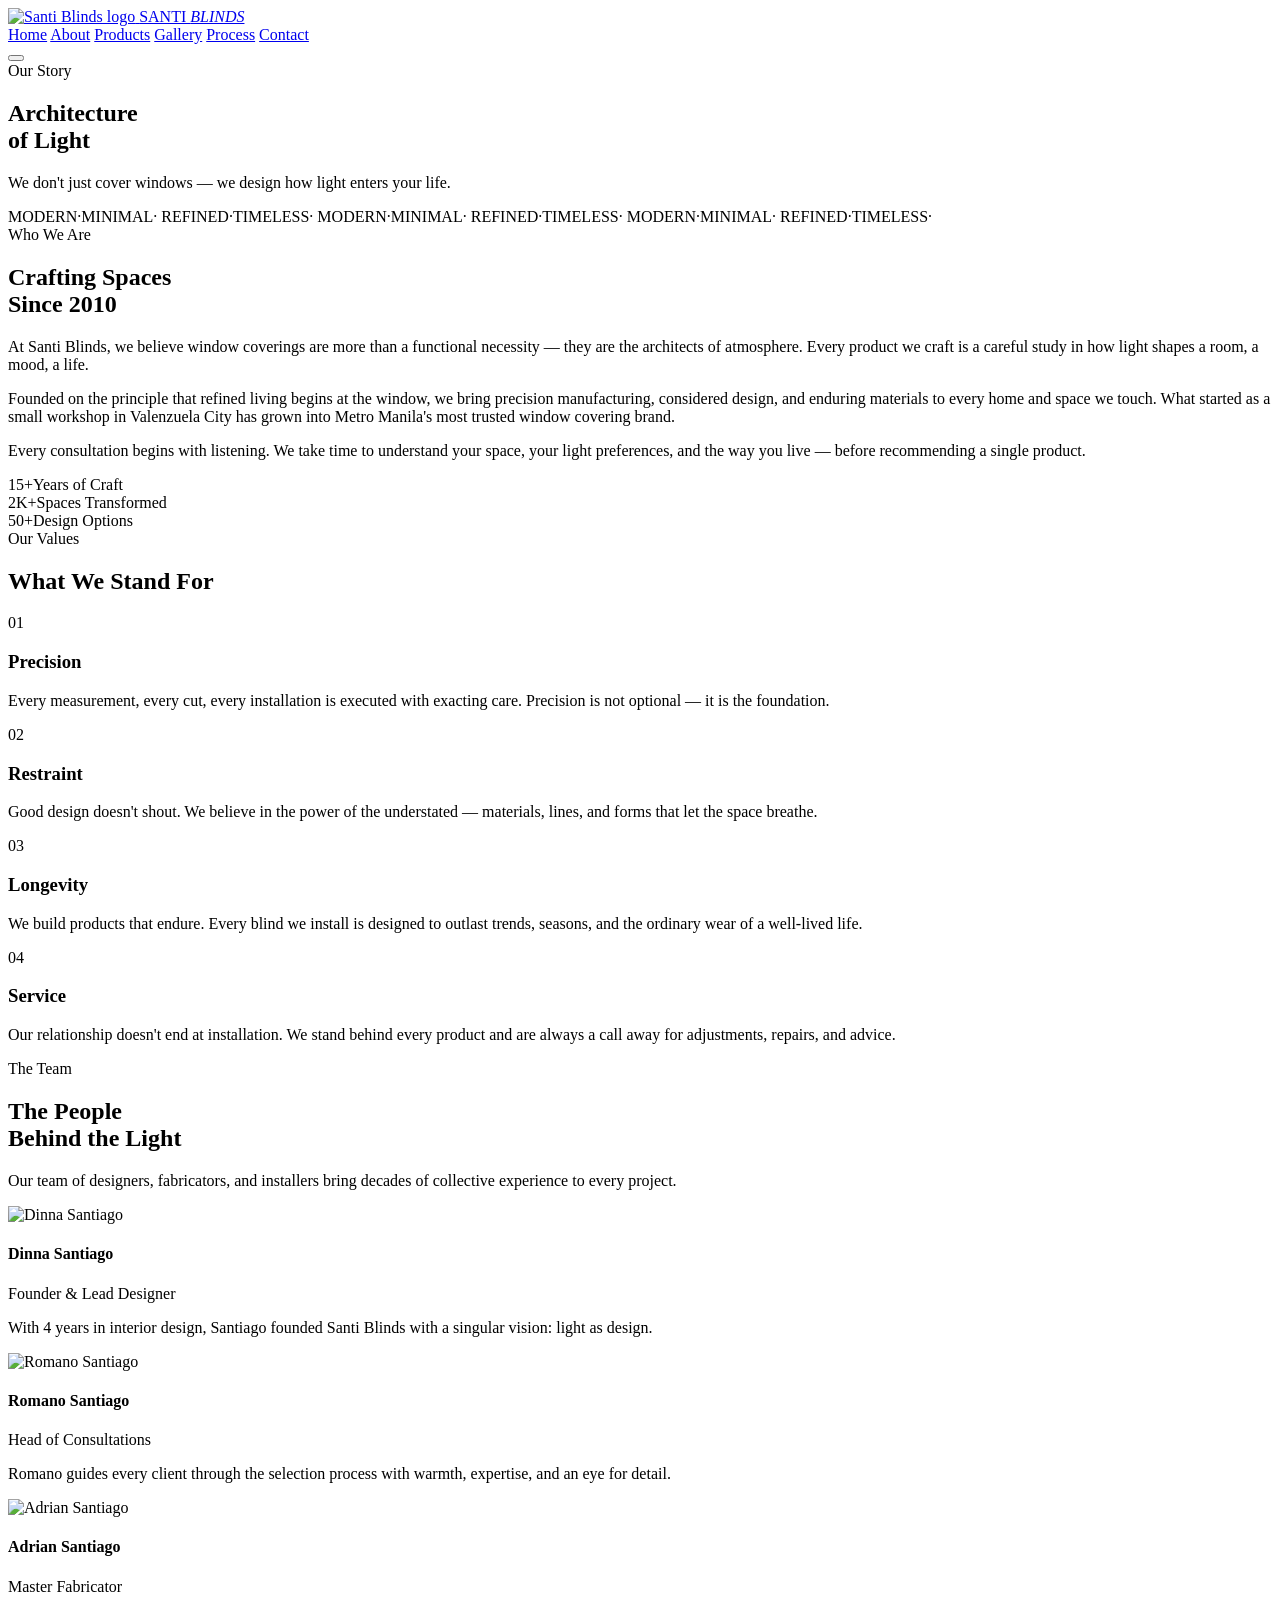
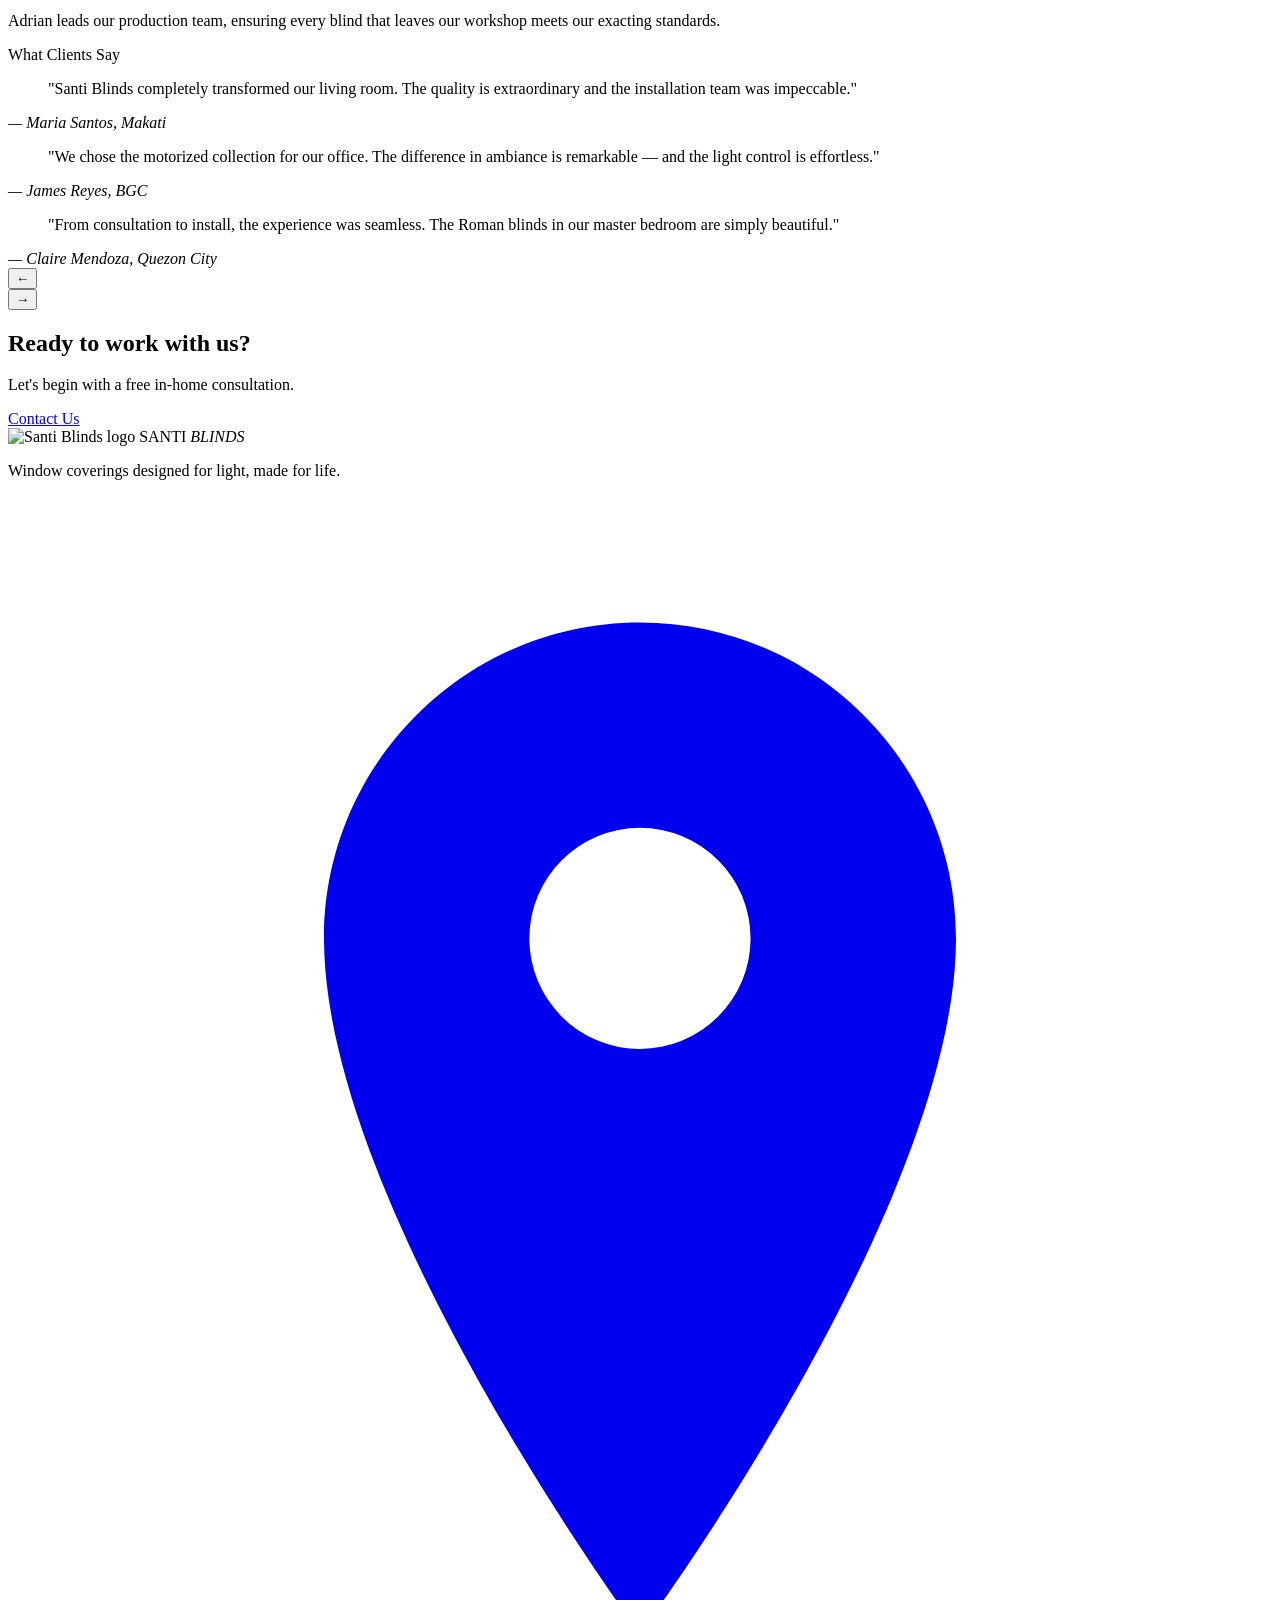
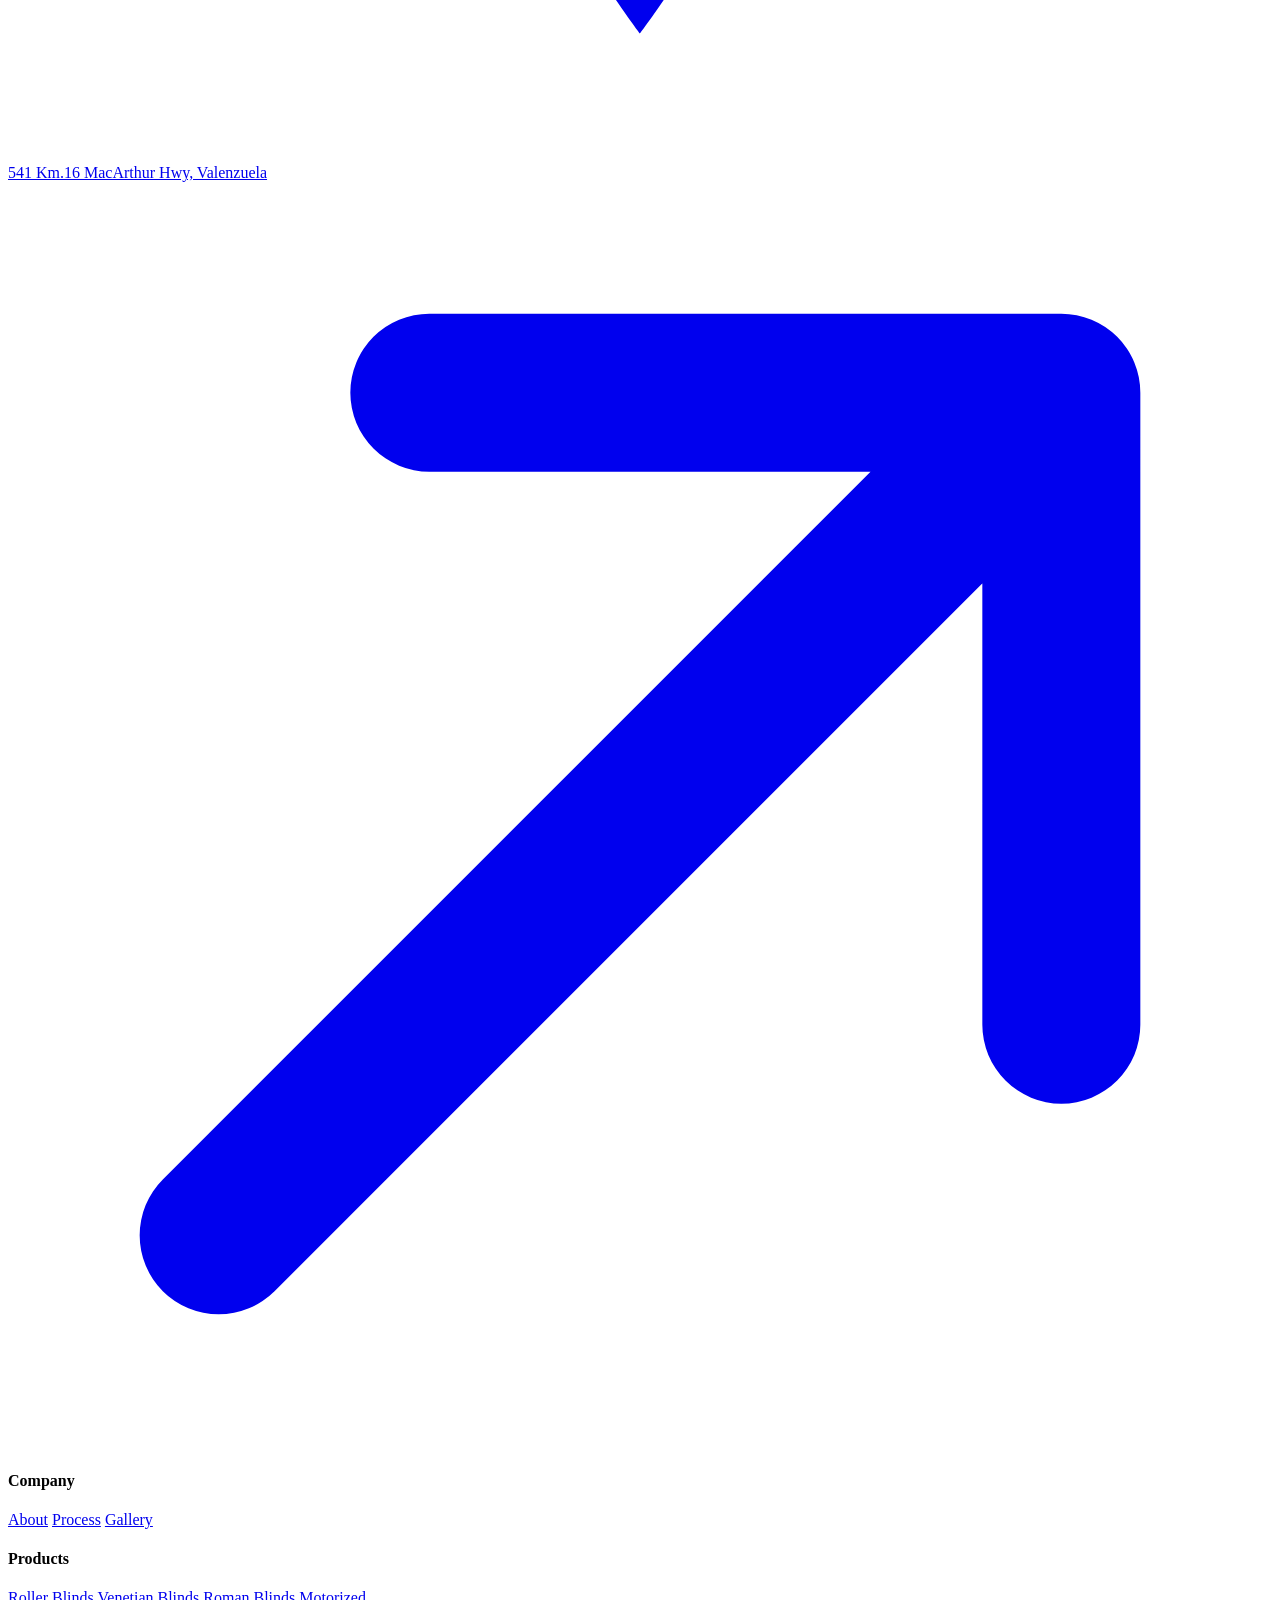
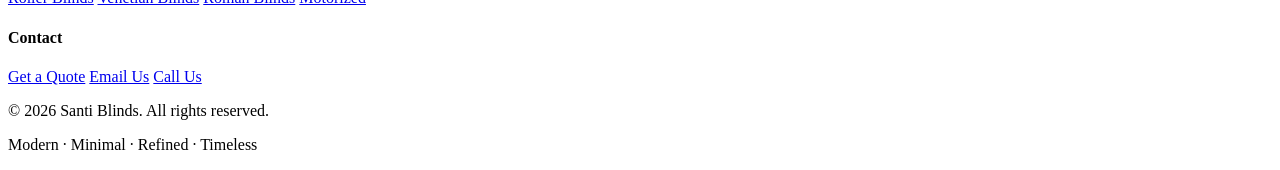
==== about.html @ 48f98370 "Add files via upload" ====
<!DOCTYPE html>
<html lang="en">
<head>
  <meta charset="UTF-8" />
  <meta name="viewport" content="width=device-width, initial-scale=1.0" />
  <link rel="icon" type="image/png" href="images/Icon.png" />
  <title>About Us — Santi Blinds</title>
  <link rel="preconnect" href="https://fonts.googleapis.com" />
  <link rel="preconnect" href="https://fonts.gstatic.com" crossorigin />
  <link href="https://fonts.googleapis.com/css2?family=Anton&family=Quicksand:wght@300;400;500;600&family=Open+Sans:wght@300;400;600&display=swap" rel="stylesheet" />
  <link rel="stylesheet" href="css/style.css" />
</head>
<body>

  <!-- NAV -->
  <header class="nav scrolled" id="nav">
    <div class="nav__inner">
      <a href="index.html" class="nav__logo">
        <img src="images/SantiLogoNoBg.png" alt="Santi Blinds logo" class="nav__logo-img" />
        <span class="nav__brand">SANTI <em>BLINDS</em></span>
      </a>
      <nav class="nav__links" id="navLinks">
        <a href="index.html">Home</a>
        <a href="about.html" class="active">About</a>
        <a href="products.html">Products</a>
        <a href="gallery.html">Gallery</a>
        <a href="process.html">Process</a>
        <a href="contact.html">Contact</a>
      </nav>
      <button class="nav__hamburger" id="hamburger" aria-label="Toggle menu">
        <span></span><span></span><span></span>
      </button>
    </div>
  </header>

  <!-- PAGE HERO -->
  <section class="page-hero page-hero--about">
    <div class="page-hero__bg"></div>
    <div class="container">
      <div class="page-hero__content">
        <span class="section-label reveal">Our Story</span>
        <h1 class="page-hero__title reveal">Architecture<br/><span class="accent">of Light</span></h1>
        <p class="page-hero__sub reveal">We don't just cover windows — we design how light enters your life.</p>
      </div>
    </div>
    <div class="page-hero__slat-art">
      <div class="slat-art__frame">
        <div class="slat-art__light"></div>
        <div class="slat-art__slats">
          <div class="slat" style="--i:0"></div><div class="slat" style="--i:1"></div>
          <div class="slat" style="--i:2"></div><div class="slat" style="--i:3"></div>
          <div class="slat" style="--i:4"></div><div class="slat" style="--i:5"></div>
          <div class="slat" style="--i:6"></div><div class="slat" style="--i:7"></div>
          <div class="slat" style="--i:8"></div><div class="slat" style="--i:9"></div>
          <div class="slat" style="--i:10"></div><div class="slat" style="--i:11"></div>
        </div>
      </div>
    </div>
  </section>

  <!-- MARQUEE -->
  <div class="marquee">
    <div class="marquee__track">
      <span>MODERN</span><span class="dot">·</span><span>MINIMAL</span><span class="dot">·</span>
      <span>REFINED</span><span class="dot">·</span><span>TIMELESS</span><span class="dot">·</span>
      <span>MODERN</span><span class="dot">·</span><span>MINIMAL</span><span class="dot">·</span>
      <span>REFINED</span><span class="dot">·</span><span>TIMELESS</span><span class="dot">·</span>
      <span>MODERN</span><span class="dot">·</span><span>MINIMAL</span><span class="dot">·</span>
      <span>REFINED</span><span class="dot">·</span><span>TIMELESS</span><span class="dot">·</span>
    </div>
  </div>

  <!-- MISSION -->
  <section class="section about-mission">
    <div class="container">
      <div class="about__grid">
        <div class="about__text">
          <span class="section-label reveal">Who We Are</span>
          <h2 class="section-title reveal">Crafting Spaces<br/>Since 2010</h2>
          <p class="body-text reveal">At Santi Blinds, we believe window coverings are more than a functional necessity — they are the architects of atmosphere. Every product we craft is a careful study in how light shapes a room, a mood, a life.</p>
          <p class="body-text reveal">Founded on the principle that refined living begins at the window, we bring precision manufacturing, considered design, and enduring materials to every home and space we touch. What started as a small workshop in Valenzuela City has grown into Metro Manila's most trusted window covering brand.</p>
          <p class="body-text reveal">Every consultation begins with listening. We take time to understand your space, your light preferences, and the way you live — before recommending a single product.</p>
        </div>
        <div class="about__visual reveal">
          <div class="about__slat-art">
            <div class="slat-art__frame">
              <div class="slat-art__light"></div>
              <div class="slat-art__slats">
                <div class="slat" style="--i:0"></div><div class="slat" style="--i:1"></div>
                <div class="slat" style="--i:2"></div><div class="slat" style="--i:3"></div>
                <div class="slat" style="--i:4"></div><div class="slat" style="--i:5"></div>
                <div class="slat" style="--i:6"></div><div class="slat" style="--i:7"></div>
                <div class="slat" style="--i:8"></div><div class="slat" style="--i:9"></div>
                <div class="slat" style="--i:10"></div><div class="slat" style="--i:11"></div>
              </div>
            </div>
          </div>
          <div class="about__stat-block">
            <div class="stat"><span class="stat__num">15+</span><span class="stat__label">Years of Craft</span></div>
            <div class="stat"><span class="stat__num">2K+</span><span class="stat__label">Spaces Transformed</span></div>
            <div class="stat"><span class="stat__num">50+</span><span class="stat__label">Design Options</span></div>
          </div>
        </div>
      </div>
    </div>
  </section>

  <!-- VALUES -->
  <section class="section values-section">
    <div class="container">
      <div class="section-header reveal">
        <span class="section-label">Our Values</span>
        <h2 class="section-title">What We Stand For</h2>
      </div>
      <div class="values__grid">
        <div class="value-card reveal" data-delay="0">
          <div class="value-card__num">01</div>
          <h3>Precision</h3>
          <p>Every measurement, every cut, every installation is executed with exacting care. Precision is not optional — it is the foundation.</p>
        </div>
        <div class="value-card reveal" data-delay="100">
          <div class="value-card__num">02</div>
          <h3>Restraint</h3>
          <p>Good design doesn't shout. We believe in the power of the understated — materials, lines, and forms that let the space breathe.</p>
        </div>
        <div class="value-card reveal" data-delay="200">
          <div class="value-card__num">03</div>
          <h3>Longevity</h3>
          <p>We build products that endure. Every blind we install is designed to outlast trends, seasons, and the ordinary wear of a well-lived life.</p>
        </div>
        <div class="value-card reveal" data-delay="300">
          <div class="value-card__num">04</div>
          <h3>Service</h3>
          <p>Our relationship doesn't end at installation. We stand behind every product and are always a call away for adjustments, repairs, and advice.</p>
        </div>
      </div>
    </div>
  </section>

  <!-- TEAM -->
  <section class="section team-section">
    <div class="container">
      <div class="section-header reveal">
        <span class="section-label">The Team</span>
        <h2 class="section-title">The People<br/>Behind the Light</h2>
        <p class="section-desc">Our team of designers, fabricators, and installers bring decades of collective experience to every project.</p>
      </div>
      <div class="team__grid">
        <div class="team-card reveal" data-delay="0">
          <div class="team-card__avatar team-card__avatar--1">
            <img src="images/Dinna.png" alt="Dinna Santiago" />
          </div>
          <h4>Dinna Santiago</h4>
          <span>Founder & Lead Designer</span>
          <p>With 4 years in interior design, Santiago founded Santi Blinds with a singular vision: light as design.</p>
        </div>
        <div class="team-card reveal" data-delay="120">
          <div class="team-card__avatar team-card__avatar--2">
            <img src="images/Romano.png" alt="Romano Santiago" />
          </div>
          <h4>Romano Santiago</h4>
          <span>Head of Consultations</span>
          <p>Romano guides every client through the selection process with warmth, expertise, and an eye for detail.</p>
        </div>
        <div class="team-card reveal" data-delay="240">
          <div class="team-card__avatar team-card__avatar--3">
            <img src="images/Adrian.png" alt="Adrian Santiago" />
          </div>
          <h4>Adrian Santiago</h4>
          <span>Master Fabricator</span>
          <p>Adrian leads our production team, ensuring every blind that leaves our workshop meets our exacting standards.</p>
        </div>
      </div>
    </div>
  </section>

  <!-- TESTIMONIALS -->
  <section class="testimonials section">
    <div class="container">
      <span class="section-label reveal">What Clients Say</span>
      <div class="testimonials__slider" id="testimonialSlider">
        <div class="testimonial active">
          <blockquote>"Santi Blinds completely transformed our living room. The quality is extraordinary and the installation team was impeccable."</blockquote>
          <cite>— Maria Santos, Makati</cite>
        </div>
        <div class="testimonial">
          <blockquote>"We chose the motorized collection for our office. The difference in ambiance is remarkable — and the light control is effortless."</blockquote>
          <cite>— James Reyes, BGC</cite>
        </div>
        <div class="testimonial">
          <blockquote>"From consultation to install, the experience was seamless. The Roman blinds in our master bedroom are simply beautiful."</blockquote>
          <cite>— Claire Mendoza, Quezon City</cite>
        </div>
      </div>
      <div class="testimonials__nav">
        <button class="t-prev" id="tPrev" aria-label="Previous">←</button>
        <div class="t-dots" id="tDots"></div>
        <button class="t-next" id="tNext" aria-label="Next">→</button>
      </div>
    </div>
  </section>

  <!-- CTA STRIP -->
  <section class="cta-strip">
    <div class="container">
      <div class="cta-strip__inner reveal">
        <div class="cta-strip__text">
          <h2>Ready to work with us?</h2>
          <p>Let's begin with a free in-home consultation.</p>
        </div>
        <a href="contact.html" class="btn btn--primary">Contact Us</a>
      </div>
    </div>
  </section>

  <!-- FOOTER -->
  <footer class="footer">
    <div class="container">
      <div class="footer__top">
        <div class="footer__brand">
          <span class="footer__logo">
            <img src="images/SantiLogoNoBg.png" alt="Santi Blinds logo" class="footer__logo-img" />
            <span class="footer__logo-text">SANTI <em>BLINDS</em></span>
          </span>
          <p>Window coverings designed for light, made for life.</p>
          <a
            href="https://www.google.com/maps/dir/?api=1&destination=Santi+Cafe+541+Km.16+MacArthur+Highway+Valenzuela+Metro+Manila+1444&travelmode=driving"
            target="_blank"
            rel="noopener"
            class="footer__map-btn"
            aria-label="Get directions to Santi Blinds showroom"
          >
            <svg class="footer__map-icon" viewBox="0 0 20 20" fill="none" xmlns="http://www.w3.org/2000/svg" aria-hidden="true">
              <path d="M10 2C7.24 2 5 4.24 5 7c0 4.25 5 11 5 11s5-6.75 5-11c0-2.76-2.24-5-5-5zm0 6.75A1.75 1.75 0 1 1 10 5.25a1.75 1.75 0 0 1 0 3.5z" fill="currentColor"/>
            </svg>
            <span>541 Km.16 MacArthur Hwy, Valenzuela</span>
            <svg class="footer__map-arrow" viewBox="0 0 12 12" fill="none" xmlns="http://www.w3.org/2000/svg" aria-hidden="true">
              <path d="M2 10L10 2M10 2H4M10 2v6" stroke="currentColor" stroke-width="1.5" stroke-linecap="round" stroke-linejoin="round"/>
            </svg>
          </a>
        </div>
        <div class="footer__nav">
          <div>
            <h4>Company</h4>
            <a href="about.html">About</a>
            <a href="process.html">Process</a>
            <a href="gallery.html">Gallery</a>
          </div>
          <div>
            <h4>Products</h4>
            <a href="products.html">Roller Blinds</a>
            <a href="products.html">Venetian Blinds</a>
            <a href="products.html">Roman Blinds</a>
            <a href="products.html">Motorized</a>
          </div>
          <div>
            <h4>Contact</h4>
            <a href="contact.html">Get a Quote</a>
            <a href="mailto:info@santiblinds.com">Email Us</a>
            <a href="tel:+6328888000">Call Us</a>
          </div>
        </div>
      </div>
      <div class="footer__bottom">
        <p>© 2026 Santi Blinds. All rights reserved.</p>
        <p>Modern · Minimal · Refined · Timeless</p>
      </div>
    </div>
  </footer>

  <script src="javascript/script.js"></script>
</body>
</html>
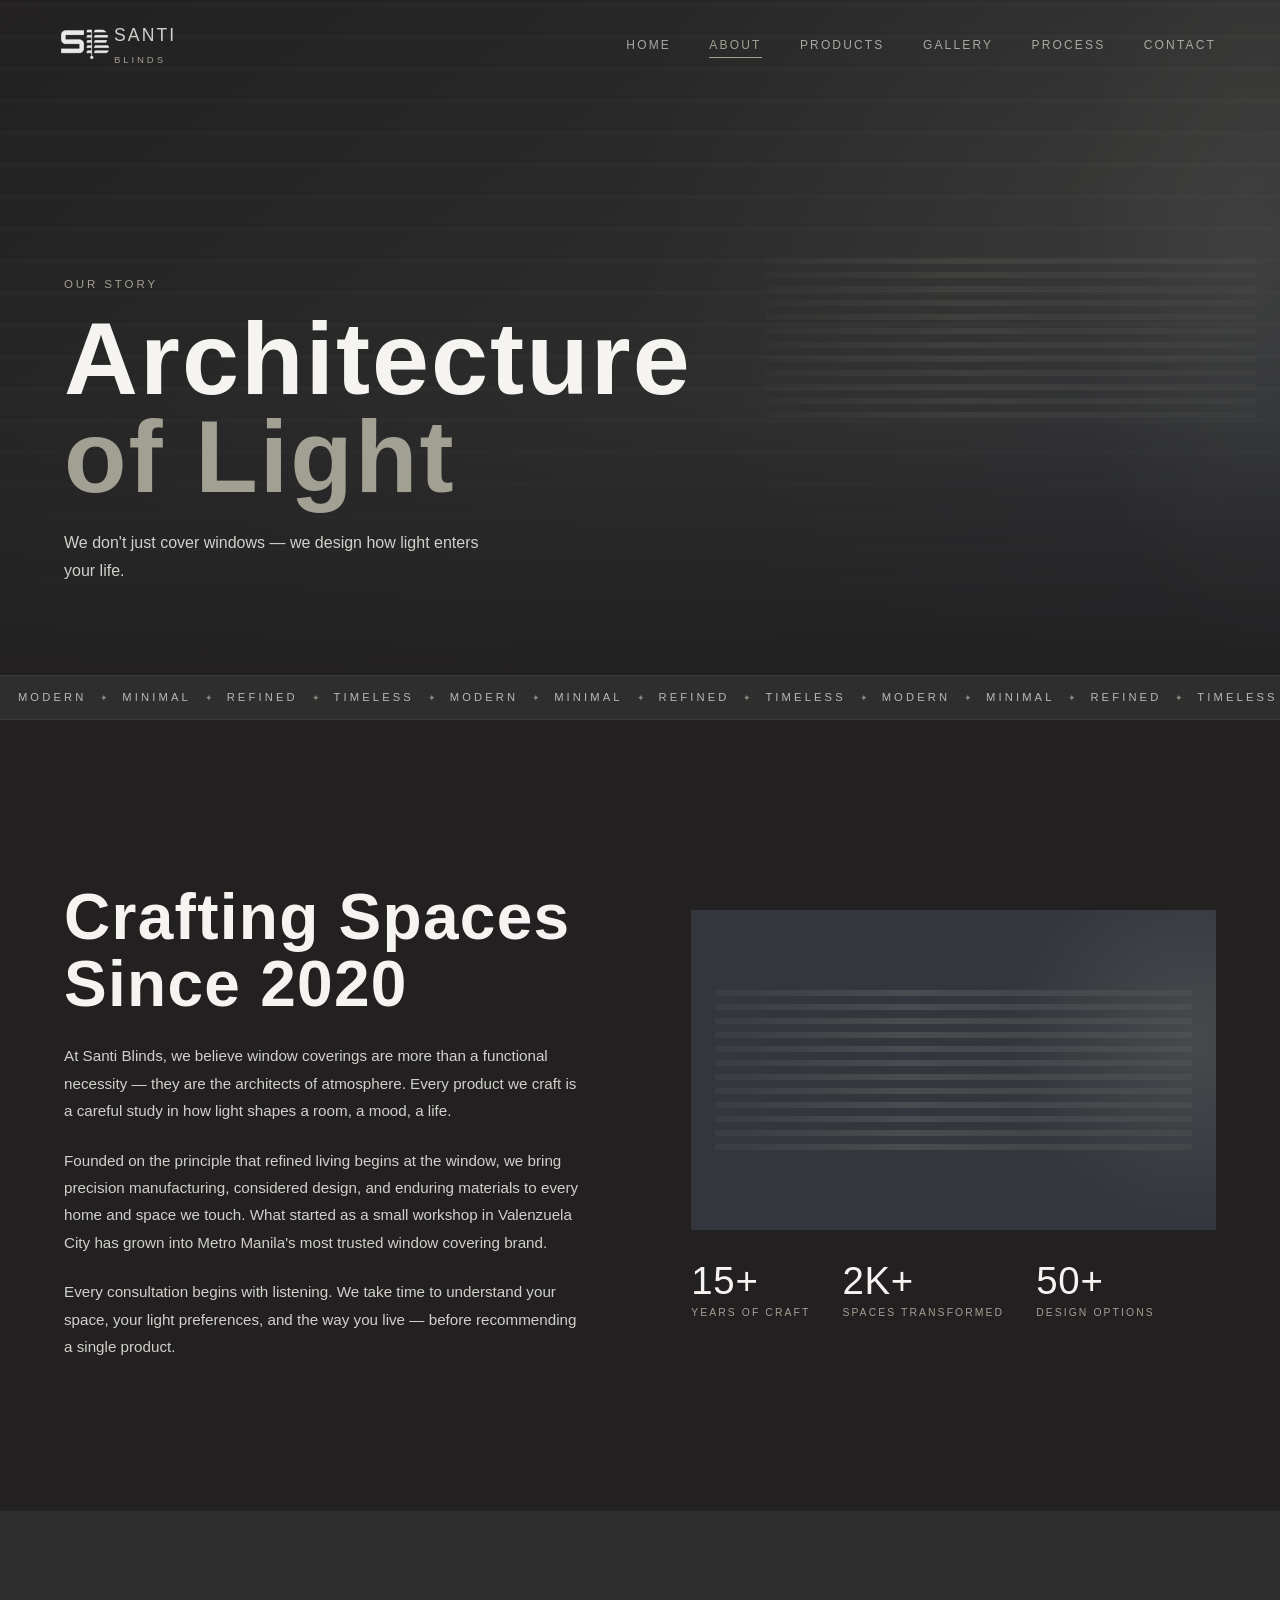
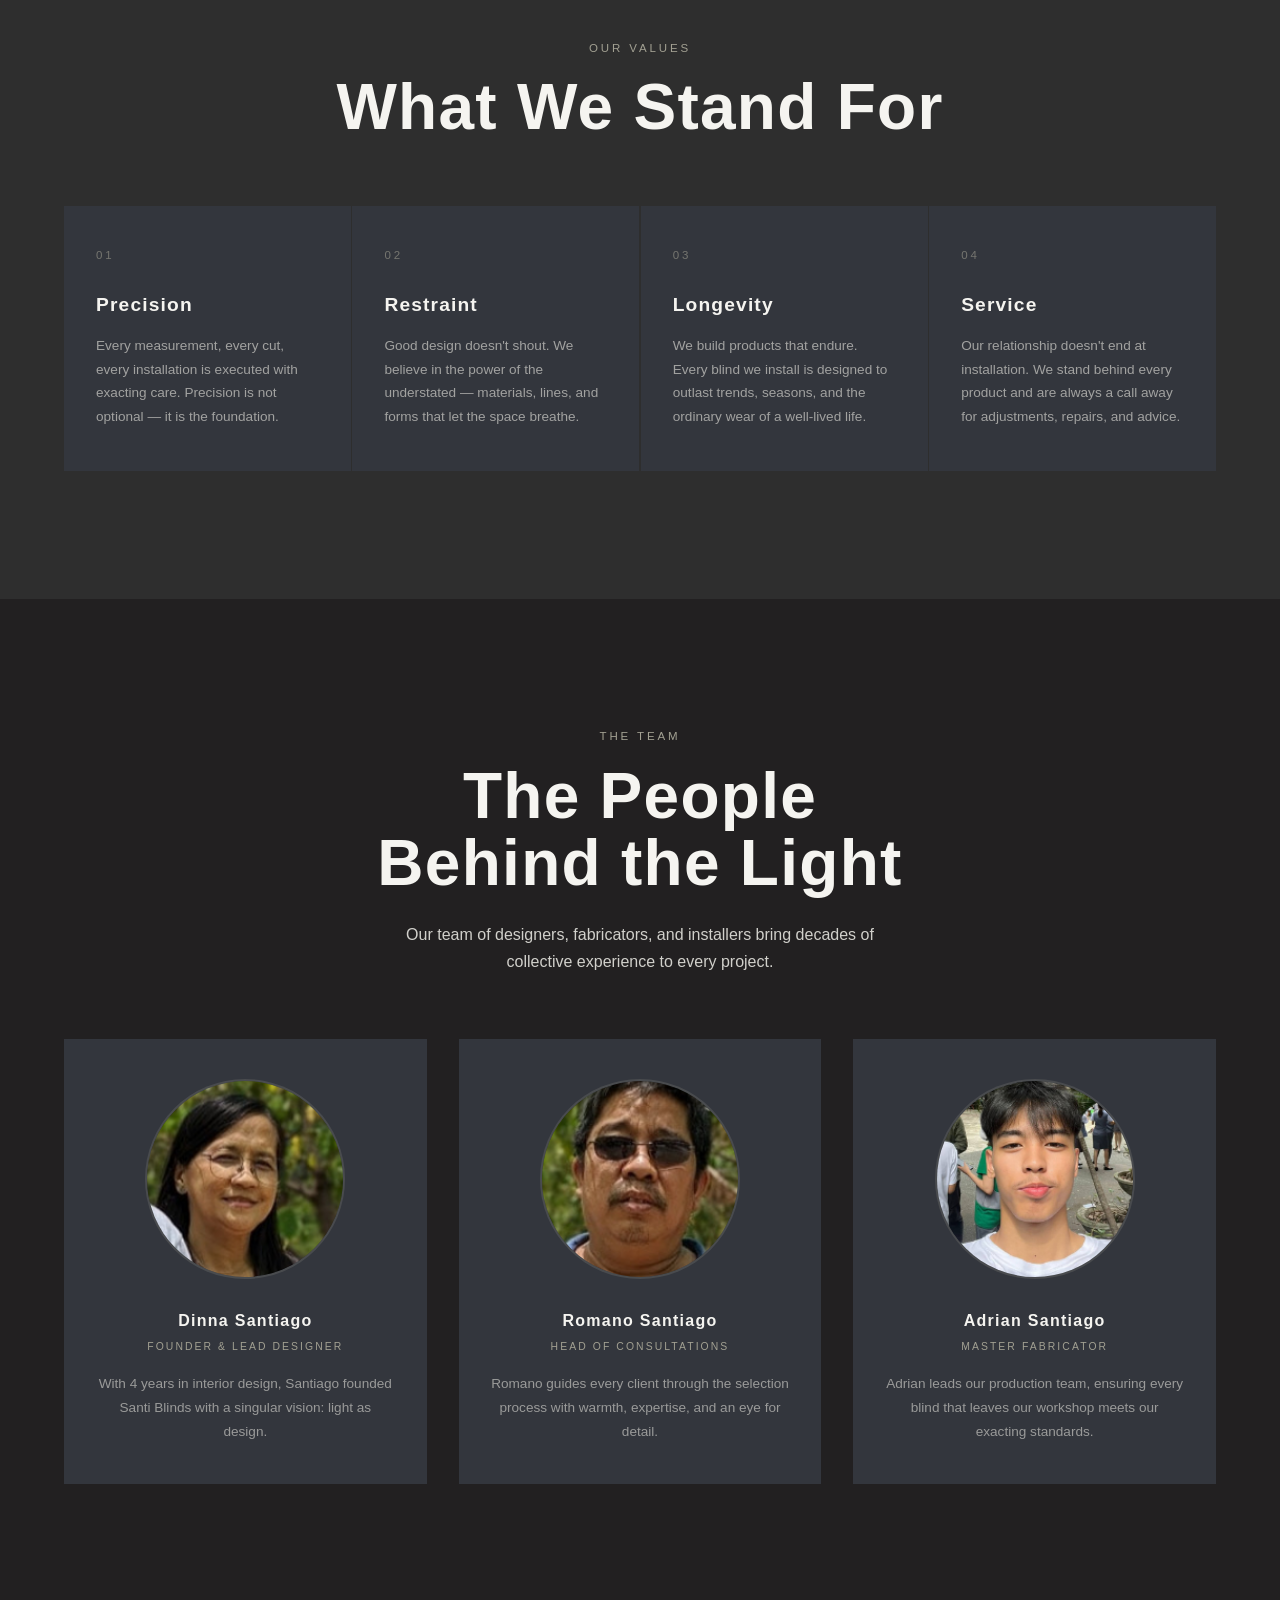
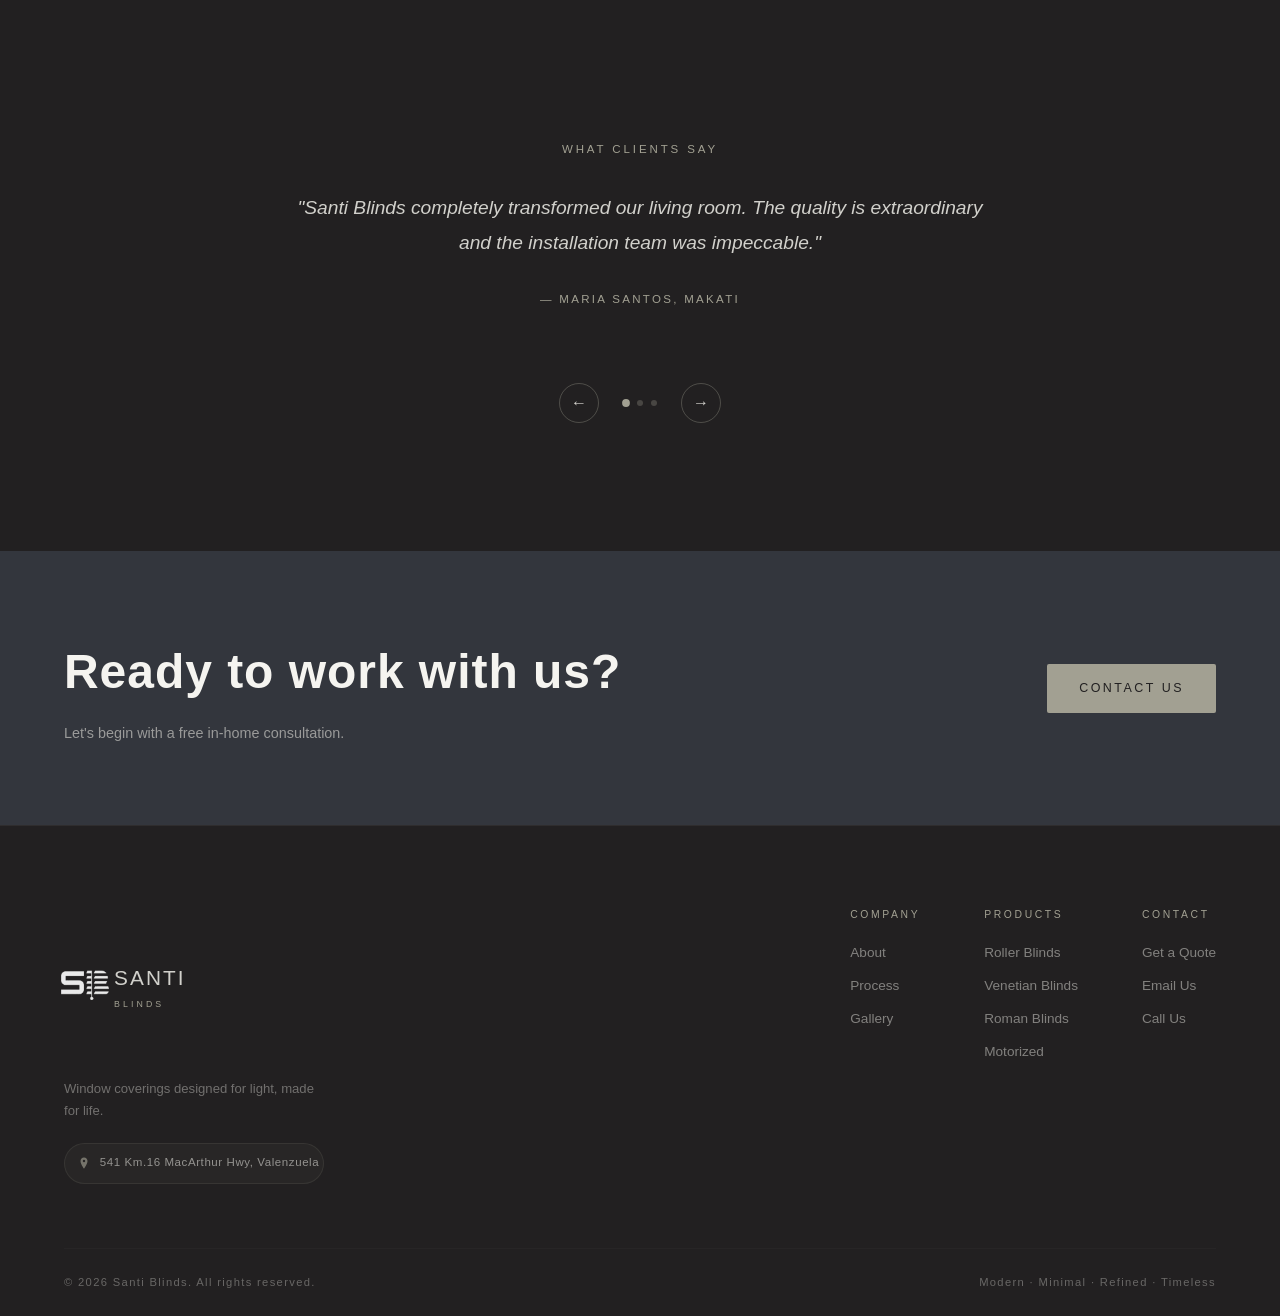
==== commit 866395cc: "change since 2010 to 2020" ====
--- a/about.html
+++ b/about.html
@@ -76,7 +76,7 @@
       <div class="about__grid">
         <div class="about__text">
           <span class="section-label reveal">Who We Are</span>
-          <h2 class="section-title reveal">Crafting Spaces<br/>Since 2010</h2>
+          <h2 class="section-title reveal">Crafting Spaces<br/>Since 2020</h2>
           <p class="body-text reveal">At Santi Blinds, we believe window coverings are more than a functional necessity — they are the architects of atmosphere. Every product we craft is a careful study in how light shapes a room, a mood, a life.</p>
           <p class="body-text reveal">Founded on the principle that refined living begins at the window, we bring precision manufacturing, considered design, and enduring materials to every home and space we touch. What started as a small workshop in Valenzuela City has grown into Metro Manila's most trusted window covering brand.</p>
           <p class="body-text reveal">Every consultation begins with listening. We take time to understand your space, your light preferences, and the way you live — before recommending a single product.</p>
--- a/css/style.css
+++ b/css/style.css
@@ -0,0 +1,3731 @@
+/* ============================================
+   SANTI BLINDS — style.css
+   Modern · Minimal · Refined · Timeless
+   ============================================ */
+
+/* --- TOKENS --- */
+:root {
+  --c-black:    #2E2E2E;
+  --c-dark:     #222021;
+  --c-navy:     #33363D;
+  --c-tan:      #A2A092;
+  --c-cream:    #D1D0CB;
+  --c-white:    #F5F4F0;
+  --c-accent:   #A2A092;
+
+  --font-display: 'Anton', sans-serif;
+  --font-body:    'Open Sans', sans-serif;
+  --font-ui:      'Quicksand', sans-serif;
+
+  --nav-h: 90px;
+  --section-pad: clamp(80px, 10vw, 140px);
+  --container: 1280px;
+  --radius: 2px;
+
+  --ease-out: cubic-bezier(0.16, 1, 0.3, 1);
+  --ease-in-out: cubic-bezier(0.76, 0, 0.24, 1);
+}
+
+/* --- RESET --- */
+*, *::before, *::after { box-sizing: border-box; margin: 0; padding: 0; }
+html { scroll-behavior: smooth; font-size: 16px; }
+body {
+  background: var(--c-dark);
+  color: var(--c-cream);
+  font-family: var(--font-body);
+  font-weight: 300;
+  line-height: 1.7;
+  overflow-x: hidden;
+  -webkit-font-smoothing: antialiased;
+}
+a { color: inherit; text-decoration: none; }
+button { cursor: pointer; border: none; background: none; font-family: inherit; }
+input, textarea, select {
+  font-family: var(--font-body);
+  font-size: 0.9rem;
+}
+ul { list-style: none; }
+
+/* --- SCROLLBAR --- */
+::-webkit-scrollbar { width: 5px; }
+::-webkit-scrollbar-track { background: var(--c-dark); }
+::-webkit-scrollbar-thumb { background: var(--c-navy); }
+
+/* --- CONTAINER --- */
+.container {
+  width: 100%;
+  max-width: var(--container);
+  margin: 0 auto;
+  padding: 0 clamp(20px, 5vw, 80px);
+}
+
+/* --- SECTION --- */
+.section { padding: var(--section-pad) 0; }
+.section-label {
+  display: block;
+  font-family: var(--font-ui);
+  font-size: 0.72rem;
+  font-weight: 400;
+  letter-spacing: 0.25em;
+  text-transform: uppercase;
+  color: var(--c-tan);
+  margin-bottom: 1rem;
+}
+.section-title {
+  font-family: var(--font-display);
+  font-size: clamp(2.2rem, 5vw, 4rem);
+  line-height: 1.05;
+  letter-spacing: 0.02em;
+  color: var(--c-white);
+  margin-bottom: 1.5rem;
+}
+.section-desc {
+  font-size: 1rem;
+  color: var(--c-cream);
+  max-width: 520px;
+  margin-bottom: 3rem;
+}
+.section-header { text-align: center; margin-bottom: 4rem; }
+.section-header .section-desc { margin: 0 auto 3rem; }
+
+.body-text {
+  font-size: 0.95rem;
+  color: var(--c-cream);
+  line-height: 1.8;
+  margin-bottom: 1.4rem;
+}
+
+/* --- BUTTONS --- */
+.btn {
+  display: inline-flex;
+  align-items: center;
+  gap: 0.5rem;
+  padding: 14px 32px;
+  font-family: var(--font-ui);
+  font-size: 0.78rem;
+  font-weight: 400;
+  letter-spacing: 0.2em;
+  text-transform: uppercase;
+  border-radius: var(--radius);
+  transition: all 0.3s var(--ease-out);
+  position: relative;
+  overflow: hidden;
+}
+
+.btn::after {
+  content: '';
+  position: absolute;
+  inset: 0;
+  background: rgba(255,255,255,0.07);
+  opacity: 0;
+  transition: opacity 0.3s;
+}
+.btn:hover::after { opacity: 1; }
+.btn--primary {
+  background: var(--c-tan);
+  color: var(--c-dark);
+}
+.btn--primary:hover {
+  background: var(--c-cream);
+  transform: translateY(-2px);
+  box-shadow: 0 12px 30px rgba(0,0,0,0.35);
+}
+.btn--ghost {
+  background: transparent;
+  color: var(--c-cream);
+  border: 1px solid rgba(209, 208, 203, 0.35);
+}
+.btn--ghost:hover {
+  border-color: var(--c-cream);
+  transform: translateY(-2px);
+}
+.btn--full { width: 100%; justify-content: center; }
+
+.link-arrow {
+  display: inline-flex;
+  align-items: center;
+  gap: 0.4rem;
+  font-family: var(--font-ui);
+  font-size: 0.78rem;
+  font-weight: 400;
+  letter-spacing: 0.15em;
+  text-transform: uppercase;
+  color: var(--c-tan);
+  transition: gap 0.3s var(--ease-out), color 0.3s;
+}
+.link-arrow:hover { gap: 0.8rem; color: var(--c-cream); }
+.link-arrow span { transition: transform 0.3s var(--ease-out); }
+.link-arrow:hover span { transform: translateX(4px); }
+
+/* --- REVEAL ANIMATION --- */
+.reveal {
+  opacity: 0;
+  transform: translateY(28px);
+  transition: opacity 0.8s var(--ease-out), transform 0.8s var(--ease-out);
+}
+.reveal.in-view {
+  opacity: 1;
+  transform: translateY(0);
+}
+
+/* ============================================
+   NAV
+   ============================================ */
+.nav {
+  position: fixed;
+  top: 0; left: 0; right: 0;
+  height: var(--nav-h);
+  z-index: 1000;
+  overflow: visible;
+  transition: background 0.4s, box-shadow 0.4s;
+}
+.nav.scrolled {
+  background: rgba(34, 32, 33, 0.95);
+  backdrop-filter: blur(12px);
+  -webkit-backdrop-filter: blur(12px);
+  box-shadow: 0 1px 0 rgba(255,255,255,0.06);
+}
+.nav__inner {
+  max-width: var(--container);
+  margin: 0 auto;
+  padding: 0 clamp(20px, 5vw, 80px);
+  height: 100%;
+  display: flex;
+  align-items: center;
+  justify-content: space-between;
+}
+.nav__logo {
+  display: flex;
+  align-items: center;
+  gap: 0;
+}
+/* Logo image */
+.nav__logo-img {
+  display: block;
+  height: 160px;
+  width: auto;
+  object-fit: contain;
+  flex-shrink: 0;
+  margin-left: -60px;
+  padding: 0;
+}
+@media (max-width: 768px) {
+  .nav__logo-img { height: 55px; }
+}
+@media (max-width: 480px) {
+  .nav__logo-img { height: 160px; }
+}
+
+/* Suppress old drawn mark in case any stale markup remains */
+.nav__logo-mark { display: none; }
+.logo-s, .logo-slats { display: none; }
+.nav__brand {
+  font-family: var(--font-display);
+  font-size: 1.1rem;
+  letter-spacing: 0.12em;
+  color: var(--c-cream);
+  margin: 0;
+  margin-left: -50px;
+  padding: 0;
+}
+.nav__brand em {
+  font-style: normal;
+  font-family: var(--font-ui);
+  font-size: 0.6rem;
+  font-weight: 300;
+  letter-spacing: 0.3em;
+  color: var(--c-tan);
+  display: block;
+  margin-top: 1px;
+}
+.nav__links {
+  display: flex;
+  gap: clamp(1.5rem, 3vw, 3rem);
+}
+.nav__links a {
+  font-family: var(--font-ui);
+  font-size: 0.75rem;
+  font-weight: 400;
+  letter-spacing: 0.18em;
+  text-transform: uppercase;
+  color: var(--c-cream);
+  opacity: 0.75;
+  transition: opacity 0.3s, color 0.3s;
+  position: relative;
+}
+.nav__links a::after {
+  content: '';
+  position: absolute;
+  bottom: -3px; left: 0;
+  width: 0; height: 1px;
+  background: var(--c-tan);
+  transition: width 0.3s var(--ease-out);
+}
+.nav__links a:hover { opacity: 1; }
+.nav__links a:hover::after { width: 100%; }
+.nav__links a.active {
+  opacity: 1;
+  color: var(--c-tan);
+}
+.nav__links a.active::after { width: 100%; }
+.nav__hamburger {
+  display: none;
+  flex-direction: column;
+  gap: 5px;
+  padding: 8px;
+  position: relative;
+  z-index: 1001;
+}
+.nav__hamburger span {
+  display: block;
+  width: 24px;
+  height: 1.5px;
+  background: var(--c-cream);
+  transition: all 0.3s var(--ease-out);
+  transform-origin: center;
+}
+.nav__hamburger.open span:nth-child(1) { transform: translateY(6.5px) rotate(45deg); }
+.nav__hamburger.open span:nth-child(2) { opacity: 0; }
+.nav__hamburger.open span:nth-child(3) { transform: translateY(-6.5px) rotate(-45deg); }
+
+/* ============================================
+   HERO
+   ============================================ */
+.hero {
+  min-height: 100svh;
+  display: flex;
+  align-items: center;
+  position: relative;
+  overflow: hidden;
+  padding-top: var(--nav-h);
+}
+.hero__bg {
+  position: absolute;
+  inset: 0;
+  background: linear-gradient(135deg, var(--c-dark) 0%, var(--c-black) 50%, var(--c-navy) 100%);
+}
+.hero__slats-overlay {
+  position: absolute;
+  inset: 0;
+  background: repeating-linear-gradient(
+    0deg,
+    transparent 0px,
+    transparent 28px,
+    rgba(255,255,255,0.018) 28px,
+    rgba(255,255,255,0.018) 32px
+  );
+}
+.hero__bg::before {
+  content: '';
+  position: absolute;
+  top: -20%; right: -10%;
+  width: 60%; height: 120%;
+  background: radial-gradient(ellipse at center, rgba(162,160,146,0.07) 0%, transparent 70%);
+}
+.hero__content {
+  position: relative;
+  z-index: 2;
+  max-width: var(--container);
+  margin: 0 auto;
+  padding: 0 clamp(20px, 5vw, 80px);
+  padding-top: 60px;
+}
+.hero__eyebrow {
+  font-family: var(--font-ui);
+  font-size: 0.72rem;
+  font-weight: 400;
+  letter-spacing: 0.3em;
+  text-transform: uppercase;
+  color: var(--c-tan);
+  margin-bottom: 1.5rem;
+  display: block;
+}
+.hero__title {
+  font-family: var(--font-display);
+  font-size: clamp(4rem, 11vw, 10rem);
+  line-height: 0.9;
+  letter-spacing: 0.01em;
+  color: var(--c-white);
+  margin-bottom: 2rem;
+}
+.hero__title--accent { color: var(--c-tan); }
+.hero__sub {
+  font-size: clamp(0.9rem, 1.4vw, 1rem);
+  color: var(--c-cream);
+  opacity: 0.7;
+  max-width: 420px;
+  line-height: 1.8;
+  margin-bottom: 2.5rem;
+}
+.hero__cta {
+  display: flex;
+  gap: 1rem;
+  flex-wrap: wrap;
+}
+.hero__scroll-hint {
+  position: absolute;
+  bottom: 2.5rem;
+  left: clamp(20px, 5vw, 80px);
+  display: flex;
+  flex-direction: column;
+  align-items: center;
+  gap: 0.75rem;
+  z-index: 2;
+}
+@media (max-width: 480px) {
+  .hero__scroll-hint { display: none; }
+}
+.hero__scroll-hint span {
+  font-family: var(--font-ui);
+  font-size: 0.62rem;
+  font-weight: 400;
+  letter-spacing: 0.3em;
+  text-transform: uppercase;
+  color: var(--c-tan);
+  opacity: 0.6;
+  writing-mode: vertical-rl;
+}
+.hero__scroll-line {
+  width: 1px;
+  height: 60px;
+  background: linear-gradient(to bottom, var(--c-tan), transparent);
+  animation: scrollLine 2s ease-in-out infinite;
+}
+@keyframes scrollLine {
+  0%   { transform: scaleX(0); }
+  50%  { transform: scaleX(1); }
+  100% { transform: scaleX(0) translateX(40px); }
+}
+
+/* ============================================
+   MARQUEE — Infinite seamless scroll
+   ============================================ */
+.marquee {
+  background: var(--c-black);
+  border-top: 1px solid rgba(255,255,255,0.06);
+  border-bottom: 1px solid rgba(255,255,255,0.06);
+  overflow: hidden;
+  padding: 16px 0;
+}
+.marquee__track {
+  display: flex;
+  align-items: center;
+  gap: 0;
+  width: max-content;
+  will-change: transform;
+  /* animation set dynamically by initMarquee() in script.js */
+}
+.marquee__track span {
+  font-family: var(--font-ui);
+  font-size: 0.7rem;
+  font-weight: 400;
+  letter-spacing: 0.28em;
+  text-transform: uppercase;
+  color: var(--c-cream);
+  white-space: nowrap;
+  padding: 0 1.6em;
+  line-height: 1;
+  opacity: 0.85;
+}
+/* Hide the original · or ✦ character and replace with a unified diamond ✦ via CSS */
+.marquee__track .dot {
+  font-size: 0;           /* hide the original character */
+  padding: 0;
+  position: relative;
+  width: 1em;
+  flex-shrink: 0;
+}
+.marquee__track .dot::after {
+  content: '✦';
+  font-size: 0.55rem;
+  color: var(--c-tan);
+  opacity: 0.9;
+  position: absolute;
+  left: 50%;
+  top: 50%;
+  transform: translate(-50%, -50%);
+  line-height: 1;
+}
+/* marqueeScroll keyframe is now injected per-track by script.js (initMarquee)
+   so each track animates exactly one logical set width — no dead space ever */
+
+/* ============================================
+   ABOUT
+   ============================================ */
+.about { background: var(--c-dark); }
+.about__grid {
+  display: grid;
+  grid-template-columns: 1fr 1fr;
+  gap: clamp(40px, 8vw, 120px);
+  align-items: center;
+}
+.about__text { display: flex; flex-direction: column; gap: 0; }
+.about__visual {
+  display: flex;
+  flex-direction: column;
+  gap: 2rem;
+}
+.about__slat-art {
+  height: 320px;
+  position: relative;
+  overflow: hidden;
+  background: var(--c-navy);
+}
+.about__stat-block {
+  display: flex;
+  gap: 2rem;
+  flex-wrap: wrap;
+}
+.stat {
+  display: flex;
+  flex-direction: column;
+  gap: 0.25rem;
+}
+.stat__num {
+  font-family: var(--font-display);
+  font-size: clamp(2rem, 3vw, 3rem);
+  color: var(--c-white);
+  letter-spacing: 0.02em;
+  line-height: 1;
+}
+.stat__label {
+  font-family: var(--font-ui);
+  font-size: 0.65rem;
+  font-weight: 400;
+  letter-spacing: 0.2em;
+  text-transform: uppercase;
+  color: var(--c-tan);
+}
+
+/* ============================================
+   VALUES
+   ============================================ */
+.values-section { background: var(--c-black); }
+.values__grid {
+  display: grid;
+  grid-template-columns: repeat(4, 1fr);
+  gap: 1.5px;
+  margin-top: 4rem;
+}
+.value-card {
+  background: var(--c-navy);
+  padding: 2.5rem 2rem;
+  border-bottom: 2px solid transparent;
+  transition: border-color 0.4s, background 0.4s;
+}
+.value-card:hover {
+  border-color: var(--c-tan);
+  background: var(--c-dark);
+}
+.value-card__num {
+  font-family: var(--font-display);
+  font-size: 0.72rem;
+  letter-spacing: 0.25em;
+  color: var(--c-tan);
+  opacity: 0.6;
+  margin-bottom: 1.5rem;
+}
+.value-card h3 {
+  font-family: var(--font-display);
+  font-size: 1.2rem;
+  letter-spacing: 0.06em;
+  color: var(--c-white);
+  margin-bottom: 0.75rem;
+}
+.value-card p {
+  font-size: 0.85rem;
+  line-height: 1.75;
+  color: var(--c-cream);
+  opacity: 0.7;
+}
+
+/* ============================================
+   TEAM
+   ============================================ */
+.team-section { background: var(--c-dark); }
+.team__grid {
+  display: grid;
+  grid-template-columns: repeat(3, 1fr);
+  gap: 2rem;
+  margin-top: 4rem;
+}
+.team-card {
+  text-align: center;
+  padding: 2.5rem 2rem;
+  background: var(--c-navy);
+  transition: background 0.4s, transform 0.4s var(--ease-out);
+}
+.team-card:hover {
+  background: var(--c-black);
+  transform: translateY(-6px);
+}
+.team-card__avatar {
+  width: 200px; height: 200px;
+  border-radius: 50%;
+  margin: 0 auto 1.75rem;
+  background: var(--c-navy);
+  position: relative;
+  overflow: hidden;
+  border: 2px solid rgba(162,160,146,0.2);
+  transition: border-color 0.4s;
+}
+.team-card:hover .team-card__avatar {
+  border-color: var(--c-tan);
+}
+.team-card__avatar img {
+  position: absolute;
+  top: 50%;
+  left: 50%;
+  transform: translate(-50%, -50%);
+  width: 350%;
+  height: 350%;
+  object-fit: cover;
+  object-position: center center;
+  display: block;
+}
+.team-card__avatar--1 { background: var(--c-navy); }
+.team-card__avatar--2 { background: var(--c-navy); }
+.team-card__avatar--3 { background: var(--c-navy); }
+.team-card h4 {
+  font-family: var(--font-display);
+  font-size: 1rem;
+  letter-spacing: 0.08em;
+  color: var(--c-white);
+  margin-bottom: 0.25rem;
+}
+.team-card span {
+  font-family: var(--font-ui);
+  font-size: 0.65rem;
+  font-weight: 400;
+  letter-spacing: 0.2em;
+  text-transform: uppercase;
+  color: var(--c-tan);
+  display: block;
+  margin-bottom: 1rem;
+}
+.team-card p {
+  font-size: 0.85rem;
+  line-height: 1.75;
+  color: var(--c-cream);
+  opacity: 0.65;
+}
+
+/* ============================================
+   TESTIMONIALS
+   ============================================ */
+.testimonials {
+  background: var(--c-dark);
+  text-align: center;
+}
+.testimonials__slider {
+  max-width: 700px;
+  margin: 2rem auto 0;
+  min-height: 160px;
+  position: relative;
+}
+.testimonial {
+  display: none;
+  opacity: 0;
+  transform: translateY(10px);
+  transition: opacity 0.6s var(--ease-out), transform 0.6s var(--ease-out);
+}
+.testimonial.active {
+  display: block;
+  opacity: 1;
+  transform: translateY(0);
+}
+.testimonial blockquote {
+  font-family: var(--font-ui);
+  font-size: clamp(1rem, 2vw, 1.2rem);
+  font-weight: 300;
+  line-height: 1.8;
+  color: var(--c-cream);
+  font-style: italic;
+  margin-bottom: 1.5rem;
+}
+.testimonial cite {
+  font-family: var(--font-ui);
+  font-size: 0.72rem;
+  font-weight: 400;
+  letter-spacing: 0.2em;
+  text-transform: uppercase;
+  color: var(--c-tan);
+  font-style: normal;
+}
+.testimonials__nav {
+  display: flex;
+  align-items: center;
+  justify-content: center;
+  gap: 1.5rem;
+  margin-top: 2rem;
+}
+.t-prev, .t-next {
+  width: 40px; height: 40px;
+  border: 1px solid rgba(162,160,146,0.35);
+  border-radius: 50%;
+  display: flex;
+  align-items: center;
+  justify-content: center;
+  color: var(--c-cream);
+  font-size: 1rem;
+  transition: border-color 0.3s, background 0.3s;
+}
+.t-prev:hover, .t-next:hover {
+  border-color: var(--c-tan);
+  background: rgba(162,160,146,0.1);
+}
+.t-dots { display: flex; gap: 0.5rem; }
+.t-dot {
+  width: 6px; height: 6px;
+  border-radius: 50%;
+  background: rgba(162,160,146,0.3);
+  transition: background 0.3s, transform 0.3s;
+}
+.t-dot.active {
+  background: var(--c-tan);
+  transform: scale(1.3);
+}
+
+/* ============================================
+   CTA STRIP
+   ============================================ */
+.cta-strip { background: var(--c-navy); }
+.cta-strip__inner {
+  display: flex;
+  align-items: center;
+  justify-content: space-between;
+  gap: 2rem;
+  padding: 5rem 0;
+  flex-wrap: wrap;
+}
+.cta-strip__text h2 {
+  font-family: var(--font-display);
+  font-size: clamp(1.8rem, 4vw, 3rem);
+  letter-spacing: 0.02em;
+  color: var(--c-white);
+  margin-bottom: 0.5rem;
+}
+.cta-strip__text p {
+  font-size: 0.9rem;
+  color: var(--c-cream);
+  opacity: 0.65;
+}
+
+/* ============================================
+   HOME TEASERS
+   ============================================ */
+.home-teasers { background: var(--c-dark); }
+.teasers__grid {
+  display: grid;
+  grid-template-columns: repeat(4, 1fr);
+  gap: 1.5px;
+  margin-top: 4rem;
+}
+.teaser-card {
+  display: flex;
+  flex-direction: column;
+  background: var(--c-black);
+  overflow: hidden;
+  transition: transform 0.4s var(--ease-out);
+}
+.teaser-card:hover { transform: translateY(-4px); }
+.teaser-card__visual {
+  height: 220px;
+  position: relative;
+  overflow: hidden;
+}
+.teaser-card__visual--about {
+  background: linear-gradient(145deg, var(--c-navy) 0%, var(--c-dark) 100%);
+}
+.teaser-card__visual--products {
+  background: linear-gradient(145deg, var(--c-black) 0%, var(--c-navy) 100%);
+}
+.teaser-card__visual--gallery {
+  background: linear-gradient(145deg, var(--c-dark) 0%, var(--c-black) 100%);
+}
+.teaser-card__visual--process {
+  background: linear-gradient(145deg, var(--c-navy) 0%, var(--c-black) 100%);
+}
+.teaser-card__body {
+  padding: 2rem 1.75rem;
+  flex: 1;
+  display: flex;
+  flex-direction: column;
+  gap: 0.5rem;
+}
+.teaser-card__body h3 {
+  font-family: var(--font-display);
+  font-size: 1rem;
+  letter-spacing: 0.08em;
+  color: var(--c-white);
+}
+.teaser-card__body p {
+  font-size: 0.82rem;
+  line-height: 1.7;
+  color: var(--c-cream);
+  opacity: 0.6;
+  flex: 1;
+  margin-bottom: 0.75rem;
+}
+
+/* ============================================
+   PRODUCTS (index teaser)
+   ============================================ */
+.products { background: var(--c-dark); }
+.products__grid {
+  display: grid;
+  grid-template-columns: repeat(3, 1fr);
+  gap: 1.5px;
+  margin-top: 4rem;
+}
+.product-card {
+  background: var(--c-black);
+  overflow: hidden;
+  transition: transform 0.4s var(--ease-out);
+}
+.product-card:hover { transform: translateY(-4px); }
+.product-card__img {
+  height: 220px;
+  position: relative;
+  overflow: hidden;
+  background: var(--c-navy);
+}
+.product-card__img--roller   { background: linear-gradient(145deg, var(--c-navy) 0%, var(--c-dark) 100%); }
+.product-card__img--venetian { background: linear-gradient(145deg, var(--c-black) 0%, var(--c-navy) 100%); }
+.product-card__img--roman    { background: linear-gradient(145deg, var(--c-dark) 0%, var(--c-black) 100%); }
+.product-card__img--vertical { background: linear-gradient(145deg, var(--c-navy) 0%, var(--c-black) 100%); }
+.product-card__img--cellular { background: linear-gradient(145deg, var(--c-black) 0%, var(--c-dark) 100%); }
+.product-card__img--motorized { background: linear-gradient(145deg, var(--c-dark) 0%, var(--c-navy) 100%); }
+.product-card__slat-deco {
+  position: absolute;
+  inset: 0;
+  background: repeating-linear-gradient(
+    0deg,
+    transparent 0px,
+    transparent 18px,
+    rgba(255,255,255,0.04) 18px,
+    rgba(255,255,255,0.04) 22px
+  );
+}
+.product-card__tag {
+  position: absolute;
+  top: 1rem; right: 1rem;
+  font-family: var(--font-ui);
+  font-size: 0.6rem;
+  font-weight: 300;
+  letter-spacing: 0.2em;
+  text-transform: uppercase;
+  color: var(--c-tan);
+  background: rgba(34,32,33,0.8);
+  padding: 4px 10px;
+  border: 1px solid rgba(162,160,146,0.25);
+}
+.product-card__body {
+  padding: 2rem 1.75rem;
+}
+.product-card__body h3 {
+  font-family: var(--font-display);
+  font-size: 1.05rem;
+  letter-spacing: 0.08em;
+  color: var(--c-white);
+  margin-bottom: 0.75rem;
+}
+.product-card__body p {
+  font-size: 0.85rem;
+  line-height: 1.75;
+  color: var(--c-cream);
+  opacity: 0.65;
+  margin-bottom: 1.5rem;
+}
+.product-features {
+  display: flex;
+  flex-direction: column;
+  gap: 0.45rem;
+  margin-bottom: 1.75rem;
+}
+.product-features li {
+  font-family: var(--font-ui);
+  font-size: 0.75rem;
+  font-weight: 300;
+  color: var(--c-cream);
+  opacity: 0.6;
+  display: flex;
+  align-items: center;
+  gap: 0.5rem;
+}
+.product-features li::before {
+  content: '';
+  width: 14px;
+  height: 1px;
+  background: var(--c-tan);
+  flex-shrink: 0;
+  opacity: 0.6;
+}
+
+/* Product card — real photo */
+.product-card__photo {
+  position: absolute;
+  inset: 0;
+  width: 100%;
+  height: 100%;
+  object-fit: cover;
+  object-position: center;
+  display: block;
+  transition: transform 0.55s var(--ease-out);
+  z-index: 0;
+}
+.product-card:hover .product-card__photo { transform: scale(1.06); }
+/* Keep slat-deco and tag on top of photo */
+.product-card__slat-deco { z-index: 1; mix-blend-mode: overlay; opacity: 0.5; }
+.product-card__tag { z-index: 2; }
+
+/* ============================================
+   SAMPLES SHOWCASE — Fabric material strip
+   ============================================ */
+.samples-showcase { background: var(--c-black); }
+.samples-showcase .section-desc {
+  margin: 0 auto 3.5rem;
+  max-width: 560px;
+  text-align: center;
+}
+.samples-showcase__strip {
+  display: grid;
+  grid-template-columns: 2fr 1fr 1fr 2fr;
+  gap: 3px;
+  height: 420px;
+}
+.samples-showcase__item {
+  position: relative;
+  overflow: hidden;
+  cursor: default;
+}
+.samples-showcase__photo {
+  position: absolute;
+  inset: 0;
+  width: 100%;
+  height: 100%;
+  object-fit: cover;
+  object-position: center;
+  display: block;
+  transition: transform 0.6s var(--ease-out);
+}
+.samples-showcase__item:hover .samples-showcase__photo { transform: scale(1.06); }
+.samples-showcase__overlay {
+  position: absolute;
+  bottom: 0; left: 0; right: 0;
+  padding: 1.75rem 1.5rem 1.25rem;
+  background: linear-gradient(to top, rgba(34,32,33,0.92) 0%, transparent 100%);
+  transform: translateY(6px);
+  opacity: 0;
+  transition: opacity 0.4s var(--ease-out), transform 0.4s var(--ease-out);
+}
+.samples-showcase__item:hover .samples-showcase__overlay {
+  opacity: 1;
+  transform: translateY(0);
+}
+.samples-showcase__label {
+  display: block;
+  font-family: var(--font-ui);
+  font-size: 0.62rem;
+  font-weight: 300;
+  letter-spacing: 0.25em;
+  text-transform: uppercase;
+  color: var(--c-tan);
+  margin-bottom: 0.3rem;
+}
+.samples-showcase__overlay p {
+  font-family: var(--font-ui);
+  font-size: 0.78rem;
+  font-weight: 400;
+  color: var(--c-cream);
+  opacity: 0.75;
+  margin: 0;
+}
+@media (max-width: 1024px) {
+  .samples-showcase__strip {
+    grid-template-columns: 1fr 1fr;
+    grid-template-rows: 1fr 1fr;
+    height: 560px;
+  }
+}
+@media (max-width: 540px) {
+  .samples-showcase__strip {
+    grid-template-columns: 1fr;
+    grid-template-rows: repeat(4, 200px);
+    height: auto;
+  }
+}
+
+/* ============================================
+   FILTER BAR (gallery + products page)
+   ============================================ */
+.filter-bar {
+  display: flex;
+  gap: 0.5rem;
+  flex-wrap: wrap;
+  margin-bottom: 3rem;
+}
+.filter-btn {
+  font-family: var(--font-ui);
+  font-size: 0.72rem;
+  font-weight: 400;
+  letter-spacing: 0.18em;
+  text-transform: uppercase;
+  color: var(--c-cream);
+  padding: 9px 22px;
+  border: 1px solid rgba(255,255,255,0.1);
+  border-radius: var(--radius);
+  background: transparent;
+  opacity: 0.55;
+  transition: all 0.3s var(--ease-out);
+}
+.filter-btn:hover { opacity: 1; border-color: rgba(162,160,146,0.4); }
+.filter-btn.active {
+  background: var(--c-tan);
+  border-color: var(--c-tan);
+  color: var(--c-dark);
+  opacity: 1;
+}
+
+/* ============================================
+   GALLERY (index strip)
+   ============================================ */
+.gallery__strip {
+  display: flex;
+  gap: 3px;
+  height: 460px;
+  overflow: hidden;
+}
+.gallery__item {
+  flex: 1;
+  position: relative;
+  overflow: hidden;
+  background: var(--c-navy);
+  transition: flex 0.6s var(--ease-out);
+  cursor: pointer;
+}
+.gallery__item--tall { flex: 1.4; }
+.gallery__item--wide { flex: 1.6; }
+.gallery__item:hover { flex: 2.2; }
+.gallery__fill {
+  position: absolute;
+  inset: 0;
+  transition: transform 0.6s var(--ease-out);
+}
+.gallery__item:hover .gallery__fill { transform: scale(1.04); }
+
+/* Real photo inside home gallery strip */
+.gallery__photo {
+  position: absolute;
+  inset: 0;
+  width: 100%;
+  height: 100%;
+  object-fit: cover;
+  object-position: center;
+  display: block;
+  transition: transform 0.6s var(--ease-out);
+}
+.gallery__item:hover .gallery__photo { transform: scale(1.04); }
+
+/* Shared fill colours — used by both index strip and gallery page grid */
+.gf--1 { background: linear-gradient(160deg, var(--c-navy) 0%, #2a2d34 100%); }
+.gf--2 { background: linear-gradient(160deg, var(--c-black) 0%, var(--c-navy) 100%); }
+.gf--3 { background: linear-gradient(160deg, #282624 0%, var(--c-navy) 100%); }
+.gf--4 { background: linear-gradient(160deg, var(--c-navy) 0%, #3d3b30 100%); }
+.gf--5 { background: linear-gradient(160deg, var(--c-black) 0%, #2c2b28 100%); }
+.gf--6 { background: linear-gradient(160deg, #353230 0%, var(--c-navy) 100%); }
+.gf--7 { background: linear-gradient(160deg, var(--c-dark) 0%, #2e3038 100%); }
+.gf--8 { background: linear-gradient(160deg, var(--c-navy) 0%, var(--c-dark) 100%); }
+.gf--9 { background: linear-gradient(160deg, #2b2926 0%, var(--c-navy) 100%); }
+
+/* Slat texture overlay — sits inside each .gallery-grid__fill */
+.gf__slats {
+  position: absolute;
+  inset: 0;
+  background: repeating-linear-gradient(
+    0deg,
+    transparent 0px,
+    transparent 22px,
+    rgba(162,160,146,0.055) 22px,
+    rgba(162,160,146,0.055) 26px
+  );
+  pointer-events: none;
+}
+/* Warm light sweep — top-right glow on every card */
+.gallery-grid__fill::after {
+  content: '';
+  position: absolute;
+  top: 0; right: 0;
+  width: 70%; height: 55%;
+  background: radial-gradient(
+    ellipse at 80% 10%,
+    rgba(162,160,146,0.13) 0%,
+    transparent 65%
+  );
+  pointer-events: none;
+}
+
+.gallery__caption {
+  position: absolute;
+  bottom: 0; left: 0; right: 0;
+  padding: 1.25rem;
+  background: linear-gradient(to top, rgba(34,32,33,0.9) 0%, transparent 100%);
+  opacity: 0;
+  transform: translateY(6px);
+  transition: opacity 0.4s, transform 0.4s var(--ease-out);
+}
+.gallery__item:hover .gallery__caption { opacity: 1; transform: translateY(0); }
+.gallery__caption h4 {
+  font-family: var(--font-display);
+  font-size: 0.9rem;
+  letter-spacing: 0.08em;
+  color: var(--c-white);
+  margin-bottom: 0.15rem;
+}
+.gallery__caption span {
+  font-family: var(--font-ui);
+  font-size: 0.65rem;
+  font-weight: 400;
+  letter-spacing: 0.18em;
+  text-transform: uppercase;
+  color: var(--c-tan);
+}
+
+/* ============================================
+   GALLERY PAGE — Intro header
+   ============================================ */
+.gallery-intro {
+  display: flex;
+  align-items: flex-end;
+  justify-content: space-between;
+  gap: clamp(2rem, 6vw, 6rem);
+  margin-bottom: clamp(2.5rem, 4vw, 4rem);
+  padding-bottom: clamp(2rem, 3vw, 3rem);
+  border-bottom: 1px solid rgba(255,255,255,0.07);
+}
+.gallery-intro__text .section-label { margin-bottom: 0.75rem; }
+.gallery-intro__text .section-title { margin-bottom: 0; }
+.gallery-intro__desc {
+  max-width: 380px;
+  font-size: 0.88rem;
+  line-height: 1.85;
+  color: var(--c-cream);
+  opacity: 0.6;
+  flex-shrink: 0;
+  padding-bottom: 0.2rem;
+}
+
+/* ============================================
+   GALLERY PAGE — Filter bar
+   ============================================ */
+.gallery-page { background: var(--c-dark); }
+
+/* Filter bar inherits shared .filter-bar styles;
+   these overrides make it sit flush with the grid rhythm */
+.gallery-page .filter-bar {
+  margin-bottom: clamp(2rem, 3.5vw, 3.5rem);
+  gap: 0.4rem;
+}
+
+/* ============================================
+   GALLERY PAGE — Masonry grid
+   ============================================ */
+.gallery-grid {
+  columns: 3;
+  column-gap: 4px;
+}
+.gallery-grid__item {
+  break-inside: avoid;
+  margin-bottom: 4px;
+  position: relative;
+  overflow: hidden;
+  cursor: pointer;
+  /* border on every card — subtle structure from the moodboard */
+  outline: 1px solid rgba(255,255,255,0.04);
+  outline-offset: -1px;
+}
+.gallery-grid__item.hidden { display: none; }
+
+/* The fill div holds the colour + pseudo-element glow */
+.gallery-grid__fill {
+  width: 100%;
+  height: 280px;
+  display: block;
+  position: relative;
+  transition: transform 0.55s var(--ease-out);
+}
+.gallery-grid__item--tall .gallery-grid__fill { height: 430px; }
+.gallery-grid__item--wide .gallery-grid__fill { height: 330px; }
+.gallery-grid__item:hover .gallery-grid__fill { transform: scale(1.05); }
+
+/* Overlay — taller gradient, richer info hierarchy */
+.gallery-grid__overlay {
+  position: absolute;
+  bottom: 0; left: 0; right: 0;
+  padding: 2.5rem 1.5rem 1.5rem;
+  background: linear-gradient(
+    to top,
+    rgba(34,32,33,0.96) 0%,
+    rgba(34,32,33,0.5) 55%,
+    transparent 100%
+  );
+  opacity: 0;
+  transform: translateY(8px);
+  transition: opacity 0.45s var(--ease-out), transform 0.45s var(--ease-out);
+  display: flex;
+  flex-direction: column;
+  gap: 0.25rem;
+}
+.gallery-grid__item:hover .gallery-grid__overlay {
+  opacity: 1;
+  transform: translateY(0);
+}
+
+/* Room tag — small eyebrow label */
+.gallery-grid__tag {
+  font-family: var(--font-ui);
+  font-size: 0.6rem;
+  font-weight: 400;
+  letter-spacing: 0.28em;
+  text-transform: uppercase;
+  color: var(--c-tan);
+  display: block;
+  opacity: 0.9;
+  margin-bottom: 0.2rem;
+}
+/* Product name — the headline */
+.gallery-grid__label {
+  font-family: var(--font-display);
+  font-size: clamp(1rem, 1.5vw, 1.15rem);
+  letter-spacing: 0.06em;
+  color: var(--c-white);
+  display: block;
+  line-height: 1.1;
+}
+/* Material detail — the sub-line */
+.gallery-grid__product {
+  font-family: var(--font-ui);
+  font-size: 0.68rem;
+  font-weight: 300;
+  letter-spacing: 0.14em;
+  color: var(--c-cream);
+  opacity: 0.55;
+  display: block;
+}
+
+/* Hover border accent — tan bottom edge reveal */
+.gallery-grid__item::after {
+  content: '';
+  position: absolute;
+  bottom: 0; left: 0; right: 0;
+  height: 2px;
+  background: var(--c-tan);
+  transform: scaleX(0);
+  transform-origin: left;
+  transition: transform 0.45s var(--ease-out);
+}
+.gallery-grid__item:hover::after { transform: scaleX(1); }
+
+/* ============================================
+   GALLERY STATS
+   ============================================ */
+.gallery-stats {
+  background: var(--c-black);
+  border-top: 1px solid rgba(255,255,255,0.06);
+  padding: clamp(4rem, 7vw, 7rem) 0;
+}
+.gallery-stats__grid {
+  display: grid;
+  grid-template-columns: repeat(3, 1fr);
+  text-align: center;
+  gap: 0;
+}
+.gallery-stats__item {
+  padding: 2.5rem 2rem;
+  border-right: 1px solid rgba(255,255,255,0.07);
+  position: relative;
+}
+.gallery-stats__item:last-child { border-right: none; }
+
+/* Vertical tan accent line above each stat */
+.gallery-stats__item::before {
+  content: '';
+  position: absolute;
+  top: 0; left: 50%;
+  transform: translateX(-50%);
+  width: 1px;
+  height: 2rem;
+  background: linear-gradient(to bottom, var(--c-tan), transparent);
+  opacity: 0.5;
+}
+.gallery-stats__num {
+  font-family: var(--font-display);
+  font-size: clamp(3rem, 6vw, 5.5rem);
+  color: var(--c-white);
+  letter-spacing: 0.02em;
+  line-height: 1;
+  display: block;
+  margin-bottom: 0.6rem;
+}
+.gallery-stats__sup {
+  font-size: 0.45em;
+  color: var(--c-tan);
+  vertical-align: super;
+}
+.gallery-stats__label {
+  font-family: var(--font-ui);
+  font-size: 0.65rem;
+  font-weight: 400;
+  letter-spacing: 0.25em;
+  text-transform: uppercase;
+  color: var(--c-tan);
+  display: block;
+  opacity: 0.8;
+}
+
+/* ============================================
+   LIGHTBOX
+   ============================================ */
+.lightbox {
+  position: fixed;
+  inset: 0;
+  z-index: 2000;
+  display: flex;
+  align-items: center;
+  justify-content: center;
+  opacity: 0;
+  pointer-events: none;
+  transition: opacity 0.4s var(--ease-out);
+}
+.lightbox.open { opacity: 1; pointer-events: all; }
+.lightbox__backdrop {
+  position: absolute;
+  inset: 0;
+  background: rgba(34,32,33,0.96);
+  backdrop-filter: blur(10px);
+  -webkit-backdrop-filter: blur(10px);
+}
+.lightbox__content {
+  position: relative;
+  z-index: 1;
+  width: 90vw;
+  max-width: 960px;
+  display: flex;
+  flex-direction: column;
+  gap: 1.25rem;
+}
+.lightbox__img {
+  width: 100%;
+  height: 68vh;
+  background: var(--c-navy);
+  border: 1px solid rgba(255,255,255,0.06);
+  position: relative;
+  overflow: hidden;
+}
+/* Slat texture inside lightbox image area */
+.lightbox__img::before {
+  content: '';
+  position: absolute;
+  inset: 0;
+  background: repeating-linear-gradient(
+    0deg,
+    transparent 0px,
+    transparent 22px,
+    rgba(162,160,146,0.045) 22px,
+    rgba(162,160,146,0.045) 26px
+  );
+  pointer-events: none;
+  z-index: 1;
+}
+.lightbox__img::after {
+  content: '';
+  position: absolute;
+  top: 0; right: 0;
+  width: 60%; height: 50%;
+  background: radial-gradient(ellipse at 80% 10%, rgba(162,160,146,0.1) 0%, transparent 65%);
+  pointer-events: none;
+  z-index: 1;
+}
+.lightbox__meta {
+  display: flex;
+  align-items: center;
+  justify-content: space-between;
+  padding: 0 0.25rem;
+}
+.lightbox__info {
+  font-family: var(--font-ui);
+  font-size: 0.72rem;
+  font-weight: 400;
+  letter-spacing: 0.2em;
+  text-transform: uppercase;
+  color: var(--c-tan);
+}
+.lightbox__counter {
+  font-family: var(--font-ui);
+  font-size: 0.65rem;
+  font-weight: 400;
+  letter-spacing: 0.18em;
+  color: var(--c-cream);
+  opacity: 0.35;
+}
+.lightbox__close {
+  position: absolute;
+  top: -3.25rem; right: 0;
+  color: var(--c-cream);
+  font-size: 1rem;
+  opacity: 0.5;
+  transition: opacity 0.3s, transform 0.3s;
+  font-family: var(--font-ui);
+  font-weight: 300;
+  letter-spacing: 0.05em;
+}
+.lightbox__close:hover { opacity: 1; transform: scale(1.15); }
+.lightbox__prev, .lightbox__next {
+  position: absolute;
+  top: calc(50% - 1.5rem);
+  transform: translateY(-50%);
+  width: 46px; height: 46px;
+  border: 1px solid rgba(162,160,146,0.3);
+  border-radius: 50%;
+  display: flex;
+  align-items: center;
+  justify-content: center;
+  color: var(--c-cream);
+  font-size: 1rem;
+  transition: border-color 0.3s, background 0.3s, transform 0.3s;
+  z-index: 2;
+}
+.lightbox__prev { left: -3.75rem; }
+.lightbox__next { right: -3.75rem; }
+.lightbox__prev:hover, .lightbox__next:hover {
+  border-color: var(--c-tan);
+  background: rgba(162,160,146,0.1);
+  transform: translateY(-50%) scale(1.08);
+}
+
+/* ============================================
+   PROCESS (homepage teaser strip)
+   ============================================ */
+.process { background: var(--c-black); }
+.process__steps {
+  display: flex;
+  align-items: flex-start;
+  gap: 0;
+  margin-top: 4rem;
+}
+.process__step {
+  flex: 1;
+  padding: 2.5rem 2rem;
+  background: var(--c-navy);
+  border: 1px solid rgba(255,255,255,0.05);
+  border-radius: var(--radius);
+  transition: transform 0.4s var(--ease-out), background 0.4s;
+}
+.process__step:hover {
+  transform: translateY(-6px);
+  background: var(--c-dark);
+}
+.process__connector {
+  width: 30px;
+  height: 1px;
+  background: rgba(162,160,146,0.3);
+  margin-top: 45px;
+  flex-shrink: 0;
+}
+.process__num {
+  font-family: var(--font-display);
+  font-size: 2.5rem;
+  color: rgba(162, 160, 146, 0.2);
+  line-height: 1;
+  margin-bottom: 1.25rem;
+  transition: color 0.4s;
+}
+.process__step:hover .process__num { color: var(--c-tan); }
+.process__content h3 {
+  font-family: var(--font-display);
+  font-size: 1.05rem;
+  letter-spacing: 0.08em;
+  color: var(--c-white);
+  margin-bottom: 0.75rem;
+}
+.process__content p {
+  font-size: 0.85rem;
+  line-height: 1.75;
+  color: var(--c-cream);
+  opacity: 0.7;
+}
+
+/* ============================================
+   WHY STRIP (products page)
+   ============================================ */
+.why-strip { background: var(--c-navy); }
+.why__grid {
+  display: grid;
+  grid-template-columns: repeat(4, 1fr);
+  gap: 1.5px;
+  margin-top: 4rem;
+}
+.why-item {
+  padding: 2.5rem 2rem;
+  background: rgba(34,32,33,0.4);
+  transition: background 0.4s;
+}
+.why-item:hover { background: rgba(34,32,33,0.8); }
+.why-item__icon {
+  font-size: 1.2rem;
+  color: var(--c-tan);
+  display: block;
+  margin-bottom: 1.25rem;
+}
+.why-item h4 {
+  font-family: var(--font-display);
+  font-size: 1rem;
+  letter-spacing: 0.08em;
+  color: var(--c-white);
+  margin-bottom: 0.6rem;
+}
+.why-item p {
+  font-size: 0.82rem;
+  line-height: 1.75;
+  color: var(--c-cream);
+  opacity: 0.6;
+}
+
+/* ============================================
+   SLAT ART (decorative element)
+   ============================================ */
+.slat-art__frame {
+  position: relative;
+  width: 100%;
+  height: 100%;
+  overflow: hidden;
+}
+.slat-art__light {
+  position: absolute;
+  top: 0; right: -20%; bottom: 0;
+  width: 60%;
+  background: radial-gradient(ellipse at 60% 40%, rgba(162,160,146,0.18) 0%, transparent 70%);
+  pointer-events: none;
+}
+.slat-art__slats {
+  position: absolute;
+  inset: 0;
+  display: flex;
+  flex-direction: column;
+  justify-content: center;
+  gap: 8px;
+  padding: 1.5rem;
+}
+.slat {
+  height: 6px;
+  background: linear-gradient(90deg,
+    rgba(162,160,146,0.06) 0%,
+    rgba(162,160,146,0.2) 40%,
+    rgba(162,160,146,0.08) 100%
+  );
+  border-radius: 1px;
+  animation: slatReveal 3s ease-in-out infinite alternate;
+  animation-delay: calc(var(--i) * 220ms);
+}
+@keyframes slatReveal {
+  from { opacity: 0.35; transform: scaleX(0.88); }
+  to   { opacity: 1;   transform: scaleX(1); }
+}
+
+/* ============================================
+   FOOTER
+   ============================================ */
+.footer { background: var(--c-dark); border-top: 1px solid rgba(255,255,255,0.06); }
+.footer__top {
+  display: flex;
+  justify-content: space-between;
+  gap: 4rem;
+  padding: 5rem 0 4rem;
+  flex-wrap: wrap;
+}
+.footer__brand { max-width: 260px; }
+.footer__logo {
+  font-family: var(--font-display);
+  font-size: 1.3rem;
+  letter-spacing: 0.1em;
+  color: var(--c-cream);
+  display: flex;
+  align-items: center;
+  margin-bottom: 0.75rem;
+}
+.footer__logo-img {
+  display: block;
+  height: 160px;
+  width: auto;
+  object-fit: contain;
+  flex-shrink: 0;
+  margin-left: -60px;
+  padding: 0;
+}
+.footer__logo-text {
+  margin-left: -50px;
+}
+.footer__logo em {
+  font-style: normal;
+  font-family: var(--font-ui);
+  font-size: 0.55rem;
+  font-weight: 300;
+  letter-spacing: 0.35em;
+  color: var(--c-tan);
+  display: block;
+  margin-top: 2px;
+}
+.footer__brand p {
+  font-size: 0.82rem;
+  color: var(--c-cream);
+  opacity: 0.45;
+  line-height: 1.7;
+}
+.footer__nav {
+  display: flex;
+  gap: clamp(30px, 5vw, 80px);
+}
+.footer__nav > div {
+  display: flex;
+  flex-direction: column;
+  gap: 0.6rem;
+}
+.footer__nav h4 {
+  font-family: var(--font-ui);
+  font-size: 0.65rem;
+  font-weight: 300;
+  letter-spacing: 0.25em;
+  text-transform: uppercase;
+  color: var(--c-tan);
+  margin-bottom: 0.5rem;
+}
+.footer__nav a {
+  font-size: 0.85rem;
+  color: var(--c-cream);
+  opacity: 0.55;
+  transition: opacity 0.3s, color 0.3s;
+}
+.footer__nav a:hover { opacity: 1; color: var(--c-cream); }
+
+/* --- FOOTER MAP BUTTON --- */
+.footer__map-btn {
+  display: inline-flex;
+  align-items: center;
+  gap: 0.55rem;
+  margin-top: 1.25rem;
+  padding: 0.6rem 1rem 0.6rem 0.75rem;
+  background: rgba(162, 160, 146, 0.08);
+  border: 1px solid rgba(162, 160, 146, 0.2);
+  border-radius: 100px;
+  font-family: var(--font-ui);
+  font-size: 0.72rem;
+  font-weight: 400;
+  letter-spacing: 0.05em;
+  color: var(--c-cream);
+  opacity: 0.65;
+  transition: opacity 0.3s var(--ease-out), background 0.3s var(--ease-out), border-color 0.3s var(--ease-out), transform 0.3s var(--ease-out);
+  max-width: 260px;
+  white-space: nowrap;
+  overflow: hidden;
+  text-overflow: ellipsis;
+}
+.footer__map-btn:hover {
+  opacity: 1;
+  background: rgba(162, 160, 146, 0.15);
+  border-color: rgba(162, 160, 146, 0.5);
+  transform: translateY(-1px);
+}
+.footer__map-icon {
+  width: 14px;
+  height: 14px;
+  flex-shrink: 0;
+  color: var(--c-tan);
+}
+.footer__map-arrow {
+  width: 10px;
+  height: 10px;
+  flex-shrink: 0;
+  margin-left: 0.25rem;
+  color: var(--c-tan);
+  opacity: 0.7;
+  transition: transform 0.3s var(--ease-out), opacity 0.3s;
+}
+.footer__map-btn:hover .footer__map-arrow {
+  transform: translate(2px, -2px);
+  opacity: 1;
+}
+
+/* --- CONTACT PAGE MAP BUTTON UPGRADE --- */
+.map-placeholder__label .btn--ghost {
+  display: inline-flex;
+  align-items: center;
+  gap: 0.6rem;
+}
+.map-placeholder__label .btn--ghost::before {
+  content: '';
+  display: inline-block;
+  width: 7px;
+  height: 7px;
+  border-radius: 50%;
+  background: var(--c-tan);
+  flex-shrink: 0;
+  animation: map-pulse 2s ease-in-out infinite;
+}
+@keyframes map-pulse {
+  0%, 100% { opacity: 1; transform: scale(1); }
+  50%       { opacity: 0.35; transform: scale(0.65); }
+}
+
+.footer__bottom {
+  border-top: 1px solid rgba(255,255,255,0.06);
+  padding: 1.5rem 0;
+  display: flex;
+  justify-content: space-between;
+  align-items: center;
+  font-family: var(--font-ui);
+  font-size: 0.7rem;
+  font-weight: 300;
+  letter-spacing: 0.12em;
+  color: var(--c-cream);
+  opacity: 0.4;
+}
+
+/* ============================================
+   RESPONSIVE — TABLET (≤1024px)
+   ============================================ */
+@media (max-width: 1024px) {
+  .about__grid  { grid-template-columns: 1fr; gap: 60px; }
+  .about__visual { order: -1; }
+  .about__slat-art { height: 260px; }
+
+  .products__grid { grid-template-columns: repeat(2, 1fr); }
+
+  .gallery__strip { height: 360px; }
+
+  .process__steps { flex-direction: column; gap: 1.5px; }
+  .process__connector { width: 1px; height: 20px; margin: 0 0 0 45px; }
+  .process__step { padding: 2rem 1.75rem; }
+
+  .contact__grid { grid-template-columns: 1fr; gap: 50px; }
+  .footer__top { flex-direction: column; gap: 40px; }
+
+  .teasers__grid { grid-template-columns: repeat(2, 1fr); }
+  .values__grid { grid-template-columns: repeat(2, 1fr); }
+  .team__grid { grid-template-columns: repeat(2, 1fr); }
+
+  /* Contact page */
+  .contact__grid--page { grid-template-columns: 1fr; gap: 50px; }
+  .contact-page::before { display: none; }
+  .faq__grid { grid-template-columns: 1fr; gap: 40px; }
+
+  /* Map section */
+  .map-placeholder { height: auto; }
+  .map-placeholder__inner { flex-direction: column; position: relative; }
+  .map__slat-visual { height: 240px; flex: none; }
+  .map-placeholder__label { width: 100%; border-left: none; border-top: 1px solid rgba(255,255,255,0.06); padding: 2.5rem; }
+
+  /* About hero */
+  .page-hero--about .page-hero__content { max-width: 100%; }
+}
+
+/* ============================================
+   RESPONSIVE — MOBILE (≤768px)
+   ============================================ */
+@media (max-width: 768px) {
+  :root { --nav-h: 70px; }
+
+  .nav__links {
+    position: fixed;
+    top: var(--nav-h);
+    left: 0; right: 0;
+    z-index: 999;
+    background: rgba(34,32,33,0.98);
+    backdrop-filter: blur(16px);
+    -webkit-backdrop-filter: blur(16px);
+    flex-direction: column;
+    align-items: center;
+    gap: 0;
+    padding: 0;
+    max-height: 0;
+    overflow: hidden;
+    transition: max-height 0.45s var(--ease-out), padding 0.3s;
+    border-bottom: 1px solid rgba(255,255,255,0.06);
+  }
+  .nav__links.open {
+    max-height: 400px;
+    padding: 1.5rem 0 2rem;
+  }
+  .nav__links a {
+    padding: 0.9rem 2rem;
+    width: 100%;
+    text-align: center;
+    font-size: 0.9rem;
+    letter-spacing: 0.14em;
+  }
+  /* Kill the underline pseudo-element inside the mobile dropdown */
+  .nav__links a::after {
+    display: none;
+  }
+  .nav__hamburger { display: flex; }
+
+  /* Always show nav background on mobile so hamburger is always visible */
+  .nav {
+    background: rgba(34, 32, 33, 0.97);
+    backdrop-filter: blur(12px);
+    -webkit-backdrop-filter: blur(12px);
+    box-shadow: 0 1px 0 rgba(255,255,255,0.06);
+  }
+
+  .hero__title { font-size: clamp(3rem, 12vw, 5rem); }
+  .hero__cta { flex-direction: column; width: 100%; max-width: 260px; }
+  .hero__cta .btn { justify-content: center; }
+
+  .products__grid { grid-template-columns: 1fr; gap: 2px; }
+  .product-card__img { height: 180px; }
+
+  .gallery__strip {
+    height: auto;
+    flex-direction: column;
+    gap: 4px;
+  }
+  .gallery__item { flex: none; height: 200px; }
+  .gallery__item--tall,
+  .gallery__item--wide { flex: none; height: 200px; }
+  .gallery__item:hover { flex: none; }
+  .gallery__caption { opacity: 1; transform: none; }
+
+  .about__slat-art { height: 200px; }
+  .about__stat-block { flex-direction: column; gap: 0.75rem; }
+
+  .process__steps { gap: 0.75rem; }
+  .process__connector { display: none; }
+
+  .footer__nav { flex-direction: column; gap: 1.75rem; }
+  .footer__bottom { flex-direction: column; gap: 0.5rem; text-align: center; }
+
+  .gallery-grid { columns: 2; }
+  .gallery-intro { flex-direction: column; align-items: flex-start; gap: 1.5rem; }
+  .gallery-intro__desc { max-width: 100%; }
+  .values__grid { grid-template-columns: 1fr; }
+  .team__grid { grid-template-columns: 1fr; }
+  .teasers__grid { grid-template-columns: 1fr; }
+  .why__grid { grid-template-columns: repeat(2, 1fr); }
+  .cta-strip__inner { flex-direction: column; }
+
+  /* Page hero */
+  .page-hero { min-height: 55vh; }
+  .page-hero--about { min-height: 60vh; }
+  .page-hero--about .page-hero__content { max-width: 100%; }
+  .page-hero__slat-art { display: none; }
+
+  /* Stats strip */
+  .stats-strip__grid { grid-template-columns: repeat(2, 1fr); }
+  .stats-strip__item { border-bottom: 1px solid rgba(255,255,255,0.06); }
+  .stats-strip__item:nth-child(2) { border-right: none; }
+  .stats-strip__item:nth-child(3) { border-bottom: none; }
+  .stats-strip__item:nth-child(4) { border-right: none; border-bottom: none; }
+
+  /* Lightbox — arrows stay within screen */
+  .lightbox__prev { left: 0.5rem; }
+  .lightbox__next { right: 0.5rem; }
+
+  /* Commitment strip */
+  .commitment-strip__grid { grid-template-columns: 1fr; gap: 1.5px; }
+
+  /* Gallery stats */
+  .gallery-stats__grid { grid-template-columns: 1fr; }
+  .gallery-stats__item { border-right: none; border-bottom: 1px solid rgba(255,255,255,0.07); }
+  .gallery-stats__item:last-child { border-bottom: none; }
+
+  /* Timeline */
+  .timeline { grid-template-columns: 1fr; }
+  .timeline::before { display: none; }
+  .timeline__item { padding: 0 0 2.5rem 2rem; border-left: 1px solid rgba(162,160,146,0.15); }
+  .timeline__item:first-child { padding-left: 2rem; }
+  .timeline__marker { margin-left: -2rem; margin-bottom: 1.2rem; }
+
+  /* FAQ grid */
+  .faq-grid-wrap { grid-template-columns: 1fr; }
+  .faq__grid { grid-template-columns: 1fr; gap: 40px; }
+
+  /* Form */
+  .form-row { grid-template-columns: 1fr; }
+}
+
+/* ============================================
+   RESPONSIVE — SMALL MOBILE (≤480px)
+   ============================================ */
+@media (max-width: 480px) {
+  .hero__content { padding-top: 30px; }
+  .hero__scroll-hint { display: none; }
+  .section-title { font-size: clamp(1.8rem, 8vw, 2.5rem); }
+  .testimonial blockquote { font-size: 0.95rem; }
+  .gallery-grid { columns: 1; }
+  .gallery-grid__fill { height: 220px !important; }
+  .gallery-grid__item--tall .gallery-grid__fill { height: 260px !important; }
+
+  /* Lightbox full-screen on tiny phones */
+  .lightbox__content { width: 100vw; }
+  .lightbox__img { height: 55vh; }
+  .lightbox__close { top: -2.75rem; }
+  .lightbox__prev { left: 0.25rem; }
+  .lightbox__next { right: 0.25rem; }
+
+  /* Why grid to single column on very small screens */
+  .why__grid { grid-template-columns: 1fr; }
+
+  /* Buttons full-width on small phones */
+  .hero__cta { max-width: 100%; }
+  .hero__cta .btn { width: 100%; }
+
+  /* Prevent overflow from large numbers */
+  .stats-strip__num { font-size: clamp(2rem, 8vw, 3rem); }
+  .gallery-stats__num { font-size: clamp(2.5rem, 8vw, 4rem); }
+  .commitment-card__num { font-size: clamp(2rem, 8vw, 3rem); }
+  .stat__num { font-size: clamp(1.8rem, 6vw, 2.5rem); }
+
+  /* Contact form full-width */
+  .map-placeholder__label { padding: 1.75rem; }
+
+  /* Process full-width numbers */
+  .process-step-full { grid-template-columns: 1fr; }
+  .process-step-full__num { font-size: 2rem; }
+  .process-step-full__num::after { display: none; }
+
+  /* Section header spacing */
+  .section-header { margin-bottom: 2.5rem; }
+  .section-desc { margin-bottom: 2rem; }
+}
+
+/* ============================================
+   PAGE HERO — Shared across all inner pages
+   ============================================ */
+.page-hero {
+  min-height: 70vh;
+  display: flex;
+  align-items: flex-end;
+  position: relative;
+  overflow: hidden;
+  padding-top: var(--nav-h);
+}
+.page-hero--contact {
+  background: linear-gradient(135deg, var(--c-dark) 0%, var(--c-black) 55%, var(--c-navy) 100%);
+}
+.page-hero--about {
+  background: linear-gradient(145deg, var(--c-dark) 0%, var(--c-black) 60%, #2a2e35 100%);
+  min-height: 75vh;
+}
+.page-hero--gallery {
+  background: linear-gradient(145deg, var(--c-black) 0%, var(--c-navy) 100%);
+}
+.page-hero--products {
+  background: linear-gradient(145deg, var(--c-dark) 0%, var(--c-navy) 100%);
+}
+.page-hero--process {
+  background: linear-gradient(145deg, var(--c-black) 0%, var(--c-dark) 100%);
+}
+.page-hero__bg {
+  position: absolute;
+  inset: 0;
+  background: repeating-linear-gradient(
+    0deg,
+    transparent 0px,
+    transparent 28px,
+    rgba(255,255,255,0.015) 28px,
+    rgba(255,255,255,0.015) 32px
+  );
+}
+.page-hero__bg::before {
+  content: '';
+  position: absolute;
+  top: 0; right: 0;
+  width: 55%; height: 100%;
+  background: radial-gradient(ellipse at 80% 30%, rgba(162,160,146,0.08) 0%, transparent 65%);
+}
+.page-hero__bg::after {
+  content: '';
+  position: absolute;
+  bottom: 0; left: 0; right: 0;
+  height: 40%;
+  background: linear-gradient(to top, var(--c-dark) 0%, transparent 100%);
+}
+
+/* Animated slat lines (contact hero) */
+.page-hero__slat-lines {
+  position: absolute;
+  inset: 0;
+  z-index: 1;
+  display: flex;
+  flex-direction: column;
+  gap: 0;
+  justify-content: center;
+  padding: 80px 0;
+  opacity: 0.6;
+}
+.slat-line {
+  height: 18px;
+  margin: 4px 0;
+  background: linear-gradient(
+    90deg,
+    transparent 0%,
+    rgba(162,160,146,0.05) 20%,
+    rgba(162,160,146,0.12) 50%,
+    rgba(162,160,146,0.04) 80%,
+    transparent 100%
+  );
+  animation: heroSlatPulse 5s ease-in-out infinite alternate;
+  animation-delay: calc(var(--ln) * 130ms);
+}
+@keyframes heroSlatPulse {
+  from { opacity: 0.3; transform: scaleX(0.96); }
+  to   { opacity: 1;   transform: scaleX(1); }
+}
+
+/* About page hero slat art (right-side decorative) */
+.page-hero__slat-art {
+  position: absolute;
+  right: 0; top: 0; bottom: 0;
+  width: 42%;
+  z-index: 1;
+  overflow: hidden;
+  opacity: 0.55;
+  pointer-events: none;
+}
+.page-hero--about .page-hero__content { max-width: 60%; }
+
+/* Universal page-hero content — consistent positioning on all pages */
+.page-hero__content {
+  position: relative;
+  z-index: 2;
+  width: 100%;
+  padding-top: clamp(80px, 10vw, 130px);
+  padding-bottom: clamp(60px, 8vw, 90px);
+}
+.page-hero__title {
+  font-family: var(--font-display);
+  font-size: clamp(3rem, 8vw, 7rem);
+  line-height: 0.95;
+  letter-spacing: 0.02em;
+  color: var(--c-white);
+  margin-bottom: 1.5rem;
+}
+.page-hero__title .accent { color: var(--c-tan); }
+.page-hero__sub {
+  font-size: clamp(0.9rem, 1.4vw, 1rem);
+  color: var(--c-cream);
+  opacity: 0.75;
+  max-width: 440px;
+  line-height: 1.75;
+}
+
+/* ============================================
+   PROCESS PAGE — Full version
+   ============================================ */
+.process-page { background: var(--c-dark); padding-top: 0; }
+
+.process-step-full {
+  display: grid;
+  grid-template-columns: 80px 1fr;
+  gap: 0 clamp(2rem, 4vw, 5rem);
+  padding: clamp(60px, 8vw, 100px) 0;
+  align-items: start;
+}
+.process-step-full__num {
+  font-family: var(--font-display);
+  font-size: clamp(3rem, 5vw, 5rem);
+  color: var(--c-navy);
+  letter-spacing: -0.02em;
+  line-height: 1;
+  padding-top: 0.1em;
+  position: relative;
+}
+.process-step-full__num::after {
+  content: '';
+  position: absolute;
+  left: 50%; top: 120%;
+  transform: translateX(-50%);
+  width: 1px;
+  height: 999px;
+  background: linear-gradient(to bottom, rgba(162,160,146,0.2) 0%, transparent 100%);
+}
+.process-step-full:last-child .process-step-full__num::after { display: none; }
+
+.process-step-full__body {
+  display: grid;
+  grid-template-columns: 1fr 380px;
+  gap: clamp(2rem, 5vw, 6rem);
+  align-items: center;
+}
+.process-step-full--flip .process-step-full__body {
+  grid-template-columns: 380px 1fr;
+}
+.process-step-full--flip .process-step-full__text { order: 2; }
+.process-step-full--flip .process-step-full__visual { order: 1; }
+
+.process-step-full__text h2 {
+  font-family: var(--font-display);
+  font-size: clamp(2rem, 4vw, 3.2rem);
+  letter-spacing: 0.02em;
+  color: var(--c-white);
+  line-height: 1.05;
+  margin-bottom: 1.5rem;
+}
+
+.process-checklist {
+  display: flex;
+  flex-direction: column;
+  gap: 0.7rem;
+  margin-top: 1.8rem;
+}
+.process-checklist li {
+  display: flex;
+  align-items: center;
+  gap: 0.85rem;
+  font-family: var(--font-ui);
+  font-size: 0.82rem;
+  font-weight: 400;
+  letter-spacing: 0.06em;
+  color: var(--c-cream);
+  opacity: 0.75;
+}
+.process-checklist li::before {
+  content: '';
+  width: 18px;
+  height: 1px;
+  background: var(--c-tan);
+  flex-shrink: 0;
+}
+
+/* Process Visual Cards */
+.process-visual {
+  background: var(--c-black);
+  border: 1px solid rgba(255,255,255,0.06);
+  border-radius: 3px;
+  aspect-ratio: 4/3;
+  position: relative;
+  overflow: hidden;
+  display: flex;
+  align-items: flex-end;
+  transition: border-color 0.4s;
+}
+.process-visual:hover { border-color: rgba(162,160,146,0.3); }
+.process-visual::before {
+  content: '';
+  position: absolute;
+  top: 0; right: 0;
+  width: 50%; height: 50%;
+  background: radial-gradient(ellipse at top right, rgba(162,160,146,0.08) 0%, transparent 70%);
+  pointer-events: none;
+  z-index: 1;
+}
+
+/* Slats visual (consultation) */
+.pv-slats {
+  position: absolute;
+  inset: 0;
+  display: flex;
+  flex-direction: column;
+  justify-content: center;
+  gap: 14px;
+  padding: 2rem;
+}
+.pv-slats .slat {
+  height: 8px;
+  background: linear-gradient(90deg, rgba(162,160,146,0.08) 0%, rgba(162,160,146,0.22) 50%, rgba(162,160,146,0.06) 100%);
+  border-radius: 1px;
+  animation: slatPulse 3s ease-in-out infinite alternate;
+  animation-delay: calc(var(--i) * 200ms);
+  transform-origin: left center;
+}
+@keyframes slatPulse {
+  from { opacity: 0.4; transform: scaleX(0.92); }
+  to   { opacity: 1;   transform: scaleX(1); }
+}
+
+/* Measure visual */
+.pv-measure {
+  position: absolute;
+  inset: 2rem;
+  border: 1px solid rgba(162,160,146,0.18);
+  border-radius: 2px;
+}
+.pv-measure::before {
+  content: '';
+  position: absolute;
+  top: -1px; left: 20%; right: 20%;
+  height: 1px;
+  background: linear-gradient(90deg, transparent, var(--c-tan), transparent);
+  opacity: 0.5;
+  animation: measureScan 2.5s ease-in-out infinite alternate;
+}
+.pv-measure::after {
+  content: '';
+  position: absolute;
+  left: -1px; top: 20%; bottom: 20%;
+  width: 1px;
+  background: linear-gradient(to bottom, transparent, var(--c-tan), transparent);
+  opacity: 0.5;
+}
+.pv-measure__corner {
+  position: absolute;
+  bottom: -6px; right: -6px;
+  width: 12px; height: 12px;
+  background: var(--c-tan);
+  border-radius: 50%;
+  opacity: 0.6;
+  animation: measureScan 2.5s ease-in-out infinite alternate;
+}
+@keyframes measureScan {
+  from { opacity: 0.3; }
+  to   { opacity: 0.9; }
+}
+
+/* Fabricate visual */
+.pv-fab {
+  position: absolute;
+  inset: 0;
+  display: flex;
+  flex-direction: column;
+  justify-content: center;
+  padding: 2rem;
+  gap: 1px;
+}
+.pv-fab__slat {
+  height: 28px;
+  background: linear-gradient(135deg, rgba(162,160,146,0.15) 0%, rgba(162,160,146,0.07) 100%);
+  border-top: 1px solid rgba(162,160,146,0.15);
+  position: relative;
+  animation: fabBuild 0.8s var(--ease-out) both;
+  animation-delay: calc(var(--fi) * 180ms + 0.3s);
+}
+.pv-fab__slat::after {
+  content: '';
+  position: absolute;
+  left: 0; top: 0;
+  width: 100%; height: 100%;
+  background: linear-gradient(90deg, transparent 0%, rgba(162,160,146,0.08) 100%);
+}
+@keyframes fabBuild {
+  from { transform: scaleX(0); opacity: 0; }
+  to   { transform: scaleX(1); opacity: 1; }
+}
+
+/* Install visual */
+.pv-install {
+  position: absolute;
+  inset: 0;
+  display: flex;
+  align-items: center;
+  justify-content: center;
+}
+.pv-install__blind {
+  width: 60%;
+  height: 65%;
+  background: repeating-linear-gradient(
+    180deg,
+    rgba(162,160,146,0.12) 0px,
+    rgba(162,160,146,0.12) 6px,
+    transparent 6px,
+    transparent 14px
+  );
+  border: 1px solid rgba(162,160,146,0.2);
+  border-radius: 1px;
+  position: relative;
+}
+.pv-install__blind::before {
+  content: '';
+  position: absolute;
+  top: -8px; left: 50%; transform: translateX(-50%);
+  width: 80%; height: 6px;
+  background: rgba(162,160,146,0.3);
+  border-radius: 1px;
+}
+.pv-install__check {
+  position: absolute;
+  bottom: 20%; right: 18%;
+  width: 40px; height: 40px;
+  background: rgba(162,160,146,0.15);
+  border: 1px solid rgba(162,160,146,0.4);
+  border-radius: 50%;
+  display: flex;
+  align-items: center;
+  justify-content: center;
+  font-size: 1.1rem;
+  color: var(--c-tan);
+  animation: checkAppear 0.6s var(--ease-out) 0.5s both;
+}
+@keyframes checkAppear {
+  from { transform: scale(0); opacity: 0; }
+  to   { transform: scale(1); opacity: 1; }
+}
+
+.pv-label {
+  font-family: var(--font-ui);
+  font-size: 0.65rem;
+  font-weight: 400;
+  letter-spacing: 0.22em;
+  text-transform: uppercase;
+  color: var(--c-tan);
+  padding: 1rem 1.25rem;
+  background: rgba(0,0,0,0.35);
+  backdrop-filter: blur(4px);
+  position: relative;
+  z-index: 2;
+  width: 100%;
+  border-top: 1px solid rgba(255,255,255,0.05);
+}
+
+/* Commitment strip */
+.commitment-strip {
+  background: var(--c-navy);
+  border-top: 1px solid rgba(255,255,255,0.06);
+  border-bottom: 1px solid rgba(255,255,255,0.06);
+  padding: 5rem 0;
+}
+.commitment-strip__grid {
+  display: grid;
+  grid-template-columns: repeat(3, 1fr);
+  gap: 1.5px;
+}
+.commitment-card {
+  background: rgba(34,32,33,0.6);
+  padding: 2.5rem 2rem;
+  text-align: center;
+  transition: background 0.4s;
+}
+.commitment-card:hover { background: rgba(34,32,33,0.9); }
+.commitment-card__num {
+  font-family: var(--font-display);
+  font-size: 3rem;
+  color: var(--c-white);
+  letter-spacing: -0.02em;
+  line-height: 1;
+  margin-bottom: 0.25rem;
+}
+.commitment-card__unit {
+  font-family: var(--font-ui);
+  font-size: 0.65rem;
+  font-weight: 400;
+  letter-spacing: 0.25em;
+  text-transform: uppercase;
+  color: var(--c-tan);
+  display: block;
+  margin-bottom: 0.75rem;
+}
+.commitment-card p {
+  font-size: 0.82rem;
+  color: var(--c-cream);
+  opacity: 0.55;
+  line-height: 1.65;
+}
+
+/* Timeline */
+.timeline-section { background: var(--c-black); }
+.timeline {
+  display: grid;
+  grid-template-columns: repeat(4, 1fr);
+  gap: 0;
+  margin-top: 4rem;
+  position: relative;
+}
+.timeline::before {
+  content: '';
+  position: absolute;
+  top: 6px; left: 6px; right: 6px;
+  height: 1px;
+  background: linear-gradient(90deg, transparent, rgba(162,160,146,0.2) 10%, rgba(162,160,146,0.2) 90%, transparent);
+}
+.timeline__item {
+  padding: 0 2rem 2rem;
+  position: relative;
+}
+.timeline__item:first-child { padding-left: 0; }
+.timeline__item:last-child { padding-right: 0; }
+.timeline__marker {
+  width: 12px; height: 12px;
+  background: var(--c-tan);
+  border-radius: 50%;
+  margin-bottom: 2rem;
+  position: relative;
+  flex-shrink: 0;
+  box-shadow: 0 0 0 4px rgba(162,160,146,0.15), 0 0 0 8px rgba(162,160,146,0.06);
+}
+.timeline__day {
+  font-family: var(--font-ui);
+  font-size: 0.65rem;
+  font-weight: 400;
+  letter-spacing: 0.22em;
+  text-transform: uppercase;
+  color: var(--c-tan);
+  display: block;
+  margin-bottom: 0.5rem;
+}
+.timeline__content h4 {
+  font-family: var(--font-display);
+  font-size: 1.1rem;
+  letter-spacing: 0.04em;
+  color: var(--c-white);
+  margin-bottom: 0.5rem;
+}
+.timeline__content p {
+  font-size: 0.82rem;
+  color: var(--c-cream);
+  opacity: 0.6;
+  line-height: 1.7;
+}
+
+/* Process page FAQ (two-column grid layout) */
+.faq-grid-wrap {
+  display: grid;
+  grid-template-columns: 1fr 1fr;
+  gap: clamp(2rem, 5vw, 6rem);
+  margin-top: 4rem;
+}
+.faq-item {
+  border-bottom: 1px solid rgba(255,255,255,0.07);
+}
+.faq-item__q {
+  width: 100%;
+  display: flex;
+  justify-content: space-between;
+  align-items: center;
+  gap: 1rem;
+  padding: 1.4rem 0;
+  font-family: var(--font-ui);
+  font-size: 0.88rem;
+  font-weight: 400;
+  letter-spacing: 0.04em;
+  color: var(--c-cream);
+  background: none;
+  border: none;
+  cursor: pointer;
+  text-align: left;
+  transition: color 0.3s;
+}
+.faq-item__q:hover { color: var(--c-white); }
+.faq-item__icon {
+  width: 22px; height: 22px;
+  border: 1px solid rgba(162,160,146,0.35);
+  border-radius: 50%;
+  display: flex;
+  align-items: center;
+  justify-content: center;
+  flex-shrink: 0;
+  font-size: 0.72rem;
+  color: var(--c-tan);
+  transition: transform 0.35s var(--ease-out), background 0.3s, border-color 0.3s;
+}
+.faq-item.open .faq-item__icon {
+  transform: rotate(45deg);
+  background: rgba(162,160,146,0.12);
+  border-color: var(--c-tan);
+}
+.faq-item__a {
+  max-height: 0;
+  overflow: hidden;
+  transition: max-height 0.45s var(--ease-out), padding 0.35s;
+}
+.faq-item.open .faq-item__a { max-height: 250px; padding-bottom: 1.25rem; }
+.faq-item__a p {
+  font-size: 0.85rem;
+  line-height: 1.8;
+  color: var(--c-cream);
+  opacity: 0.65;
+}
+
+/* ============================================
+   CONTACT PAGE
+   ============================================ */
+.why-section { background: var(--c-dark); }
+.why__card {
+  background: var(--c-black);
+  padding: 2.5rem 2rem;
+  border: 1px solid rgba(255,255,255,0.05);
+  transition: background 0.4s var(--ease-out), transform 0.4s var(--ease-out);
+  position: relative;
+  overflow: hidden;
+}
+.why__card::before {
+  content: '';
+  position: absolute;
+  top: 0; left: 0;
+  width: 100%; height: 2px;
+  background: var(--c-tan);
+  transform: scaleX(0);
+  transform-origin: left;
+  transition: transform 0.5s var(--ease-out);
+}
+.why__card:hover::before { transform: scaleX(1); }
+.why__card:hover {
+  background: var(--c-navy);
+  transform: translateY(-5px);
+}
+.why__icon {
+  width: 48px; height: 48px;
+  margin-bottom: 1.5rem;
+  color: var(--c-tan);
+}
+.why__card h3 {
+  font-family: var(--font-display);
+  font-size: 1.05rem;
+  letter-spacing: 0.06em;
+  color: var(--c-white);
+  margin-bottom: 0.75rem;
+}
+.why__card p {
+  font-size: 0.85rem;
+  line-height: 1.75;
+  color: var(--c-cream);
+  opacity: 0.7;
+}
+.why__num {
+  position: absolute;
+  top: 1.5rem; right: 1.75rem;
+  font-family: var(--font-display);
+  font-size: 3.5rem;
+  color: rgba(162,160,146,0.06);
+  line-height: 1;
+  transition: color 0.4s;
+}
+.why__card:hover .why__num { color: rgba(162,160,146,0.12); }
+
+/* Stats strip */
+.stats-strip {
+  background: var(--c-black);
+  border-top: 1px solid rgba(255,255,255,0.06);
+  border-bottom: 1px solid rgba(255,255,255,0.06);
+}
+.stats-strip__grid {
+  display: grid;
+  grid-template-columns: repeat(4, 1fr);
+}
+.stats-strip__item {
+  padding: clamp(2rem, 4vw, 3.5rem) clamp(1.5rem, 3vw, 2.5rem);
+  border-right: 1px solid rgba(255,255,255,0.06);
+  text-align: center;
+  transition: background 0.4s;
+}
+.stats-strip__item:last-child { border-right: none; }
+.stats-strip__item:hover { background: rgba(255,255,255,0.02); }
+.stats-strip__num {
+  display: block;
+  font-family: var(--font-display);
+  font-size: clamp(2.5rem, 4vw, 4rem);
+  color: var(--c-white);
+  line-height: 1;
+  margin-bottom: 0.5rem;
+}
+.stats-strip__sup {
+  color: var(--c-tan);
+  font-size: 0.55em;
+}
+.stats-strip__label {
+  font-family: var(--font-ui);
+  font-size: 0.68rem;
+  font-weight: 400;
+  letter-spacing: 0.22em;
+  text-transform: uppercase;
+  color: var(--c-tan);
+}
+
+/* Contact page layout */
+.contact-page { background: var(--c-dark); position: relative; }
+.contact-page::before {
+  content: '';
+  position: absolute;
+  top: 0; right: 0;
+  width: 40%; height: 100%;
+  background: var(--c-navy);
+  clip-path: polygon(8% 0%, 100% 0%, 100% 100%, 0% 100%);
+}
+.contact__grid--page {
+  display: grid;
+  grid-template-columns: 1fr 1.1fr;
+  gap: clamp(50px, 8vw, 110px);
+  align-items: start;
+  position: relative;
+  z-index: 1;
+}
+.contact__info { display: flex; flex-direction: column; gap: 3rem; }
+
+/* Contact detail items */
+.contact__details {
+  margin-top: 1.75rem;
+  display: flex;
+  flex-direction: column;
+  gap: 0;
+}
+.contact__detail {
+  display: flex;
+  align-items: center;
+  gap: 1rem;
+  padding: 1rem 0;
+  border-bottom: 1px solid rgba(255,255,255,0.06);
+  font-size: 0.88rem;
+  color: var(--c-cream);
+  transition: color 0.3s;
+}
+.contact__detail:first-child { border-top: 1px solid rgba(255,255,255,0.06); }
+.contact__detail--link:hover { color: var(--c-white); }
+.detail-icon {
+  width: 36px; height: 36px;
+  background: rgba(162,160,146,0.1);
+  border: 1px solid rgba(162,160,146,0.2);
+  border-radius: 50%;
+  display: flex;
+  align-items: center;
+  justify-content: center;
+  font-size: 0.85rem;
+  color: var(--c-tan);
+  flex-shrink: 0;
+  transition: background 0.3s, border-color 0.3s;
+}
+.contact__detail--link:hover .detail-icon {
+  background: rgba(162,160,146,0.2);
+  border-color: var(--c-tan);
+}
+.detail-label {
+  display: block;
+  font-family: var(--font-ui);
+  font-size: 0.62rem;
+  font-weight: 400;
+  letter-spacing: 0.2em;
+  text-transform: uppercase;
+  color: var(--c-tan);
+  margin-bottom: 0.15rem;
+}
+
+/* Hours */
+.hours-table { margin-top: 1.5rem; }
+.hours-row {
+  display: flex;
+  justify-content: space-between;
+  align-items: center;
+  padding: 0.75rem 0;
+  border-bottom: 1px solid rgba(255,255,255,0.05);
+  font-size: 0.88rem;
+  color: var(--c-cream);
+}
+.hours-row:first-child { border-top: 1px solid rgba(255,255,255,0.05); }
+.hours-row span:last-child {
+  font-family: var(--font-ui);
+  font-size: 0.78rem;
+  font-weight: 400;
+  color: var(--c-tan);
+  letter-spacing: 0.05em;
+}
+
+/* Showroom */
+.showroom-address {
+  font-style: normal;
+  font-size: 0.9rem;
+  line-height: 1.8;
+  color: var(--c-cream);
+  opacity: 0.75;
+  margin-top: 0.5rem;
+}
+
+/* Socials */
+.contact__socials {
+  display: flex;
+  gap: 0.75rem;
+  flex-wrap: wrap;
+  margin-top: 0.5rem;
+}
+
+/* Form */
+.btn--sm { padding: 10px 20px; font-size: 0.7rem; }
+.form-header { margin-bottom: 2.25rem; }
+.form-group { display: flex; flex-direction: column; gap: 0.5rem; margin-bottom: 1.25rem; }
+.form-group label {
+  font-family: var(--font-ui);
+  font-size: 0.68rem;
+  font-weight: 400;
+  letter-spacing: 0.18em;
+  text-transform: uppercase;
+  color: var(--c-tan);
+}
+.form-group input,
+.form-group select,
+.form-group textarea {
+  background: rgba(255,255,255,0.04);
+  border: 1px solid rgba(255,255,255,0.1);
+  border-radius: var(--radius);
+  padding: 12px 14px;
+  color: var(--c-cream);
+  transition: border-color 0.3s, background 0.3s;
+  width: 100%;
+}
+.form-group input:focus,
+.form-group select:focus,
+.form-group textarea:focus {
+  outline: none;
+  border-color: rgba(162,160,146,0.5);
+  background: rgba(255,255,255,0.06);
+}
+.form-group select { cursor: pointer; appearance: none; }
+.form-group textarea { resize: vertical; min-height: 110px; }
+.form-row {
+  display: grid;
+  grid-template-columns: 1fr 1fr;
+  gap: 1rem;
+}
+.form-check {
+  display: flex;
+  align-items: flex-start;
+  gap: 0.75rem;
+  margin-bottom: 1.5rem;
+}
+.form-check input[type="checkbox"] {
+  width: 16px; height: 16px;
+  flex-shrink: 0;
+  margin-top: 3px;
+  accent-color: var(--c-tan);
+  cursor: pointer;
+}
+.form-check__label {
+  font-size: 0.8rem;
+  color: var(--c-cream);
+  opacity: 0.65;
+  line-height: 1.6;
+  cursor: pointer;
+  font-family: var(--font-body);
+  font-weight: 300;
+  text-transform: none;
+  letter-spacing: 0;
+}
+.form-success {
+  display: none;
+  font-family: var(--font-ui);
+  font-size: 0.82rem;
+  font-weight: 400;
+  letter-spacing: 0.1em;
+  color: var(--c-tan);
+  text-align: center;
+  margin-top: 1rem;
+}
+.form-success.show { display: block; }
+
+/* Client testimonials */
+.contact-testimonials { background: var(--c-navy); }
+.ctestimonial-grid {
+  display: grid;
+  grid-template-columns: repeat(3, 1fr);
+  gap: 1.5px;
+}
+.ctestimonial-card {
+  background: var(--c-black);
+  padding: 2.5rem 2rem 2rem;
+  position: relative;
+  transition: background 0.4s var(--ease-out), transform 0.4s var(--ease-out);
+}
+.ctestimonial-card:hover {
+  background: var(--c-dark);
+  transform: translateY(-4px);
+}
+.ctestimonial-card__quote {
+  font-family: var(--font-display);
+  font-size: 3rem;
+  color: var(--c-tan);
+  opacity: 0.3;
+  line-height: 1;
+  margin-bottom: -0.5rem;
+}
+.ctestimonial-card blockquote {
+  font-family: var(--font-ui);
+  font-size: 0.92rem;
+  font-weight: 300;
+  line-height: 1.8;
+  color: var(--c-cream);
+  font-style: italic;
+  margin-bottom: 1.5rem;
+}
+.ctestimonial-card__author {
+  display: flex;
+  align-items: center;
+  gap: 0.75rem;
+}
+.ctestimonial-card__avatar {
+  width: 36px; height: 36px;
+  border-radius: 50%;
+  background: var(--c-navy);
+  display: flex;
+  align-items: center;
+  justify-content: center;
+  font-family: var(--font-display);
+  font-size: 0.9rem;
+  color: var(--c-tan);
+  flex-shrink: 0;
+}
+.ctestimonial-card__name {
+  font-family: var(--font-ui);
+  font-size: 0.72rem;
+  font-weight: 400;
+  letter-spacing: 0.15em;
+  text-transform: uppercase;
+  color: var(--c-white);
+  display: block;
+}
+.ctestimonial-card__loc {
+  font-size: 0.75rem;
+  color: var(--c-tan);
+  opacity: 0.75;
+  display: block;
+}
+.stars {
+  position: absolute;
+  top: 2rem; right: 2rem;
+  display: flex;
+  gap: 2px;
+  color: var(--c-tan);
+  font-size: 0.65rem;
+  opacity: 0.7;
+}
+
+/* Contact FAQ */
+.faq-section { background: var(--c-dark); }
+.faq__grid {
+  display: grid;
+  grid-template-columns: 1fr 1.5fr;
+  gap: clamp(50px, 8vw, 110px);
+  align-items: start;
+  margin-top: 4rem;
+}
+.faq__cta { margin-top: 2rem; }
+.faq__list { display: flex; flex-direction: column; gap: 0; }
+.faq__item { border-bottom: 1px solid rgba(255,255,255,0.07); }
+.faq__q {
+  width: 100%;
+  display: flex;
+  justify-content: space-between;
+  align-items: center;
+  gap: 1rem;
+  padding: 1.4rem 0;
+  font-family: var(--font-ui);
+  font-size: 0.92rem;
+  font-weight: 400;
+  letter-spacing: 0.04em;
+  color: var(--c-cream);
+  background: none;
+  border: none;
+  cursor: pointer;
+  text-align: left;
+  transition: color 0.3s;
+}
+.faq__q:hover { color: var(--c-white); }
+.faq__q-icon {
+  width: 24px; height: 24px;
+  border: 1px solid rgba(162,160,146,0.35);
+  border-radius: 50%;
+  display: flex;
+  align-items: center;
+  justify-content: center;
+  flex-shrink: 0;
+  font-size: 0.75rem;
+  color: var(--c-tan);
+  transition: transform 0.35s var(--ease-out), background 0.3s, border-color 0.3s;
+}
+.faq__item.open .faq__q-icon {
+  transform: rotate(45deg);
+  background: rgba(162,160,146,0.15);
+  border-color: var(--c-tan);
+}
+.faq__a {
+  max-height: 0;
+  overflow: hidden;
+  transition: max-height 0.45s var(--ease-out), padding 0.35s;
+}
+.faq__item.open .faq__a { max-height: 300px; padding-bottom: 1.25rem; }
+.faq__a p {
+  font-size: 0.88rem;
+  line-height: 1.8;
+  color: var(--c-cream);
+  opacity: 0.7;
+}
+
+/* Map section */
+.map-section { background: var(--c-black); }
+.map-placeholder { height: 440px; position: relative; overflow: hidden; }
+.map-placeholder__inner {
+  position: absolute;
+  inset: 0;
+  display: flex;
+}
+.map__slat-visual {
+  flex: 1;
+  position: relative;
+  overflow: hidden;
+}
+.map-placeholder__label {
+  width: 380px;
+  background: var(--c-dark);
+  display: flex;
+  flex-direction: column;
+  justify-content: center;
+  padding: 3.5rem;
+  border-left: 1px solid rgba(255,255,255,0.06);
+}
+.map-placeholder__title {
+  font-family: var(--font-display);
+  font-size: clamp(1.4rem, 2.5vw, 2rem);
+  letter-spacing: 0.04em;
+  color: var(--c-white);
+  margin: 0.75rem 0 1rem;
+}
+.map-placeholder__address {
+  font-size: 0.88rem;
+  color: var(--c-cream);
+  opacity: 0.65;
+  line-height: 1.75;
+  margin-bottom: 1.5rem;
+}
+.map-directions {
+  display: flex;
+  flex-direction: column;
+  gap: 0.5rem;
+  margin-bottom: 2rem;
+  list-style: none;
+}
+.map-directions li {
+  display: flex;
+  align-items: center;
+  gap: 0.6rem;
+  font-size: 0.82rem;
+  color: var(--c-cream);
+  opacity: 0.65;
+}
+.map-directions li::before {
+  content: '—';
+  color: var(--c-tan);
+  font-size: 0.7rem;
+  flex-shrink: 0;
+}
+
+/* ============================================
+   RESPONSIVE — CONTACT & INNER PAGES (≤1100px)
+   ============================================ */
+@media (max-width: 1100px) {
+  .why__grid { grid-template-columns: repeat(2, 1fr); }
+  .ctestimonial-grid { grid-template-columns: repeat(2, 1fr); }
+  .process-step-full { grid-template-columns: 60px 1fr; }
+  .process-step-full__body,
+  .process-step-full--flip .process-step-full__body {
+    grid-template-columns: 1fr;
+  }
+  .process-step-full--flip .process-step-full__text { order: 1; }
+  .process-step-full--flip .process-step-full__visual { order: 2; }
+  .process-visual { aspect-ratio: 16/7; }
+  .timeline { grid-template-columns: repeat(2, 1fr); }
+  .timeline::before { display: none; }
+  .timeline__item { padding: 0 0 2.5rem 2rem; border-left: 1px solid rgba(162,160,146,0.15); }
+  .timeline__item:first-child { padding-left: 2rem; }
+  .timeline__marker { margin-left: -2rem; margin-bottom: 1.2rem; }
+  .faq-grid-wrap { grid-template-columns: 1fr; }
+  .commitment-strip__grid { grid-template-columns: 1fr; gap: 1.5px; }
+}
+
+/* ============================================
+   RESPONSIVE — CONTACT & INNER PAGES (≤640px supplement)
+   ============================================ */
+@media (max-width: 640px) {
+  .process-step-full { grid-template-columns: 1fr; }
+  .process-step-full__num { font-size: 2rem; }
+  .process-step-full__num::after { display: none; }
+  .timeline { grid-template-columns: 1fr; }
+  .page-hero__title { font-size: clamp(2.4rem, 10vw, 4rem); }
+  .map-placeholder__label { padding: 1.75rem 1.5rem; }
+  .ctestimonial-grid { grid-template-columns: 1fr; }
+  .why__grid { grid-template-columns: 1fr; }
+  .stats-strip__grid { grid-template-columns: repeat(2, 1fr); }
+}
+
+/* ============================================
+   SHAKE KEYFRAME (form validation)
+   ============================================ */
+@keyframes shake {
+  0%,100% { transform: translateX(0); }
+  20%      { transform: translateX(-6px); }
+  40%      { transform: translateX(6px); }
+  60%      { transform: translateX(-4px); }
+  80%      { transform: translateX(4px); }
+}
+
+/* ============================================
+   CONTACT PAGE HERO — Content alignment
+   Inherits standard .page-hero__content positioning (same as process page)
+   ============================================ */
+/* ============================================
+   HOME — INTRO SECTION
+   ============================================ */
+.home-intro {
+  background: var(--c-dark);
+  border-bottom: 1px solid rgba(255,255,255,0.05);
+}
+.home-intro__grid {
+  display: grid;
+  grid-template-columns: 1fr 1.5fr;
+  gap: clamp(50px, 8vw, 120px);
+  align-items: center;
+}
+.home-intro__left { position: sticky; top: 100px; padding-bottom: 2rem; }
+.home-intro__left .section-title { margin-bottom: 0; }
+.home-intro__divider {
+  width: 36px;
+  height: 1px;
+  background: var(--c-tan);
+  margin: 2rem 0;
+  opacity: 0.6;
+}
+.home-intro__body {
+  font-size: clamp(0.9rem, 1.3vw, 1rem);
+  color: var(--c-cream);
+  line-height: 1.9;
+  opacity: 0.72;
+  margin-bottom: 2.5rem;
+}
+.home-intro__stats {
+  display: grid;
+  grid-template-columns: repeat(3, 1fr);
+  gap: 0;
+  border-top: 1px solid rgba(255,255,255,0.07);
+  margin-top: 0.5rem;
+}
+.home-intro__stat {
+  display: flex;
+  flex-direction: column;
+  gap: 0.3rem;
+  padding: 1.75rem 0 0;
+  border-right: 1px solid rgba(255,255,255,0.07);
+  padding-right: 1.5rem;
+  margin-right: 1.5rem;
+}
+.home-intro__stat:last-child {
+  border-right: none;
+  padding-right: 0;
+  margin-right: 0;
+}
+.home-intro__cta-row {
+  display: flex;
+  gap: 1rem;
+  margin-top: 2.5rem;
+  flex-wrap: wrap;
+}
+
+/* ============================================
+   HOME — PRODUCT HIGHLIGHTS
+   ============================================ */
+.home-products {
+  background: var(--c-black);
+}
+.home-products__grid {
+  display: grid;
+  grid-template-columns: repeat(4, 1fr);
+  gap: 1.5px;
+  margin-top: 3.5rem;
+}
+.home-products__footer {
+  margin-top: 2.5rem;
+  display: flex;
+  justify-content: center;
+}
+
+/* ============================================
+   HOME — GALLERY STRIP
+   ============================================ */
+.home-gallery {
+  background: var(--c-dark);
+  padding-bottom: var(--section-pad);
+}
+.home-gallery__header {
+  display: flex;
+  align-items: flex-end;
+  justify-content: space-between;
+  margin-bottom: 2.5rem;
+  flex-wrap: wrap;
+  gap: 1.5rem;
+  padding: 0 clamp(20px, 5vw, 80px);
+}
+.home-gallery__header .section-title { margin-bottom: 0; }
+
+/* ============================================
+   HOME — PROCESS LINK
+   ============================================ */
+.process__link {
+  margin-top: 3rem;
+  display: flex;
+  justify-content: flex-end;
+}
+
+/* ============================================
+   HERO RIGHT DECO
+   ============================================ */
+.hero__right-deco {
+  position: absolute;
+  right: 0;
+  top: 0;
+  bottom: 0;
+  width: 30%;
+  pointer-events: none;
+  z-index: 1;
+  opacity: 0.45;
+}
+.hero__slat-art { width: 100%; height: 100%; }
+
+/* ============================================
+   HOME — TESTIMONIAL STRIP
+   ============================================ */
+.home-testimonial {
+  background: var(--c-navy);
+  border-top: 1px solid rgba(255,255,255,0.05);
+  border-bottom: 1px solid rgba(255,255,255,0.05);
+  padding: clamp(60px, 8vw, 100px) 0;
+}
+.home-testimonial__inner {
+  display: grid;
+  grid-template-columns: 220px 1fr;
+  gap: clamp(3rem, 6vw, 8rem);
+  align-items: center;
+}
+.home-testimonial__label-col {
+  display: flex;
+  flex-direction: column;
+  gap: 1.5rem;
+}
+.home-testimonial__stars {
+  color: var(--c-tan);
+  font-size: 0.7rem;
+  letter-spacing: 4px;
+  opacity: 0.8;
+}
+.home-testimonial__quote {
+  font-family: var(--font-display);
+  font-size: clamp(2.5rem, 5vw, 4rem);
+  color: var(--c-tan);
+  opacity: 0.2;
+  line-height: 1;
+}
+.home-testimonial blockquote {
+  font-family: var(--font-ui);
+  font-size: clamp(1rem, 2vw, 1.3rem);
+  font-weight: 300;
+  line-height: 1.85;
+  color: var(--c-cream);
+  font-style: italic;
+  margin-bottom: 2rem;
+}
+.home-testimonial cite {
+  font-family: var(--font-ui);
+  font-size: 0.7rem;
+  font-weight: 400;
+  letter-spacing: 0.22em;
+  text-transform: uppercase;
+  color: var(--c-tan);
+  font-style: normal;
+}
+
+/* ============================================
+   RESPONSIVE — HOME SECTIONS
+   ============================================ */
+@media (max-width: 1100px) {
+  .home-intro__grid { grid-template-columns: 1fr 1.2fr; }
+  .home-intro__left { position: static; }
+}
+@media (max-width: 1024px) {
+  .home-intro__grid { grid-template-columns: 1fr; gap: 3rem; }
+  .home-intro__left { position: static; }
+  .home-products__grid { grid-template-columns: repeat(2, 1fr); }
+  .hero__right-deco { display: none; }
+  .home-testimonial__inner { grid-template-columns: 1fr; gap: 2rem; }
+  .home-testimonial__label-col { flex-direction: row; align-items: center; }
+}
+@media (max-width: 768px) {
+  .home-products__grid { grid-template-columns: repeat(2, 1fr); }
+  .home-gallery__header { flex-direction: column; align-items: flex-start; padding: 0 clamp(20px, 5vw, 40px); }
+  .home-intro__stats { grid-template-columns: 1fr 1fr 1fr; }
+  .home-intro__stat { padding-right: 1rem; margin-right: 1rem; }
+  .home-intro__cta-row { flex-direction: column; }
+  .home-testimonial__label-col { flex-direction: column; align-items: flex-start; }
+}
+@media (max-width: 540px) {
+  .home-products__grid { grid-template-columns: 1fr; }
+  .home-intro__stats { grid-template-columns: 1fr; border: none; }
+  .home-intro__stat { border-right: none; padding: 1.25rem 0 0; margin: 0; border-top: 1px solid rgba(255,255,255,0.07); }
+}
+
+/* ============================================
+   VIDEO SHOWCASE — Home page cinematic section
+   ============================================ */
+
+.video-showcase {
+  padding: var(--section-pad) 0 0;
+  position: relative;
+  overflow: hidden;
+}
+
+.video-showcase__header {
+  margin-bottom: clamp(2.5rem, 4vw, 4rem);
+}
+
+.video-showcase__header .section-title .accent {
+  color: var(--c-tan);
+}
+
+/* The outer stage — full-bleed dark panel */
+.video-showcase__stage {
+  position: relative;
+  background: var(--c-black);
+  border-top: 1px solid rgba(162,160,146,0.12);
+  border-bottom: 1px solid rgba(162,160,146,0.12);
+  padding: clamp(40px, 6vw, 80px) 0 0;
+}
+
+/* Frame: holds left slats + player + right slats side by side */
+.video-showcase__frame {
+  display: flex;
+  align-items: stretch;
+  max-width: 1440px;
+  margin: 0 auto;
+  padding: 0 clamp(20px, 4vw, 60px);
+  gap: 0;
+}
+
+/* Decorative vertical slat strips */
+.video-showcase__slat-left,
+.video-showcase__slat-right {
+  display: flex;
+  flex-direction: column;
+  gap: 3px;
+  flex-shrink: 0;
+  width: clamp(18px, 2.5vw, 36px);
+  align-self: stretch;
+  padding: 0;
+}
+
+.vs-slat {
+  flex: 1;
+  background: linear-gradient(
+    to right,
+    rgba(162,160,146, calc(0.04 + var(--vi) * 0.025)),
+    rgba(162,160,146, calc(0.12 + var(--vi) * 0.04))
+  );
+  border-radius: 1px;
+  transform-origin: left center;
+  animation: vsSlat 4s var(--ease-in-out) infinite alternate;
+  animation-delay: calc(var(--vi) * 160ms);
+}
+
+.video-showcase__slat-right .vs-slat {
+  background: linear-gradient(
+    to left,
+    rgba(162,160,146, calc(0.04 + var(--vi) * 0.025)),
+    rgba(162,160,146, calc(0.12 + var(--vi) * 0.04))
+  );
+  transform-origin: right center;
+}
+
+@keyframes vsSlat {
+  0%   { transform: scaleX(1);    opacity: 0.5; }
+  50%  { transform: scaleX(0.4);  opacity: 1;   }
+  100% { transform: scaleX(0.85); opacity: 0.7; }
+}
+
+/* The main player block */
+.video-showcase__player {
+  flex: 1;
+  min-width: 0;
+  position: relative;
+}
+
+.video-showcase__thumb {
+  position: relative;
+  width: 100%;
+  aspect-ratio: 16 / 8;
+  background: #0e0d0d;
+  overflow: hidden;
+  cursor: pointer;
+}
+
+/* Actual video element — fills the frame */
+.video-showcase__video {
+  position: absolute;
+  inset: 0;
+  width: 100%;
+  height: 100%;
+  object-fit: cover;
+  display: block;
+  z-index: 1;
+}
+
+/* Overlay — dark gradient + play button, fades on play */
+.video-showcase__overlay {
+  position: absolute;
+  inset: 0;
+  z-index: 3;
+  display: flex;
+  align-items: center;
+  justify-content: center;
+  background: linear-gradient(
+    160deg,
+    rgba(0,0,0,0.45) 0%,
+    rgba(0,0,0,0.25) 50%,
+    rgba(0,0,0,0.55) 100%
+  );
+  transition: opacity 0.5s var(--ease-out);
+}
+
+/* Play button */
+.video-showcase__play {
+  display: flex;
+  align-items: center;
+  justify-content: center;
+  background: none;
+  border: none;
+  cursor: pointer;
+  position: relative;
+}
+
+.video-showcase__play-ring {
+  position: absolute;
+  width: clamp(70px, 8vw, 110px);
+  height: clamp(70px, 8vw, 110px);
+  border-radius: 50%;
+  border: 1.5px solid rgba(162,160,146,0.55);
+  transition: all 0.5s var(--ease-out);
+  animation: playPulse 3s ease-in-out infinite;
+}
+
+@keyframes playPulse {
+  0%, 100% { transform: scale(1);    border-color: rgba(162,160,146,0.45); }
+  50%       { transform: scale(1.08); border-color: rgba(162,160,146,0.8); }
+}
+
+.video-showcase__play-icon {
+  position: relative;
+  z-index: 1;
+  width: clamp(18px, 2.5vw, 30px);
+  height: clamp(18px, 2.5vw, 30px);
+  color: var(--c-cream);
+  margin-left: 4px;
+  filter: drop-shadow(0 0 12px rgba(162,160,146,0.5));
+  transition: color 0.3s, transform 0.3s var(--ease-out);
+}
+
+.video-showcase__play:hover .video-showcase__play-ring {
+  transform: scale(1.15);
+  border-color: var(--c-tan);
+  background: rgba(162,160,146,0.1);
+}
+
+.video-showcase__play:hover .video-showcase__play-icon {
+  color: var(--c-tan);
+  transform: scale(1.1);
+}
+
+/* Pause button — shown while playing, bottom-right corner */
+.video-showcase__pause {
+  position: absolute;
+  bottom: clamp(14px, 2vw, 24px);
+  right: clamp(16px, 2.5vw, 28px);
+  z-index: 5;
+  display: flex;
+  align-items: center;
+  justify-content: center;
+  width: 38px;
+  height: 38px;
+  border-radius: 50%;
+  background: rgba(0,0,0,0.5);
+  border: 1px solid rgba(162,160,146,0.3);
+  backdrop-filter: blur(6px);
+  cursor: pointer;
+  transition: background 0.3s, border-color 0.3s;
+}
+
+.video-showcase__pause svg {
+  width: 14px;
+  height: 14px;
+  color: var(--c-cream);
+}
+
+.video-showcase__pause:hover {
+  background: rgba(162,160,146,0.2);
+  border-color: var(--c-tan);
+}
+
+/* Caption bar at bottom of player */
+.video-showcase__caption {
+  position: absolute;
+  bottom: 0; left: 0; right: 0;
+  z-index: 4;
+  display: flex;
+  align-items: center;
+  justify-content: space-between;
+  padding: clamp(10px, 2vw, 20px) clamp(16px, 3vw, 32px);
+  background: linear-gradient(to top, rgba(0,0,0,0.6) 0%, transparent 100%);
+  pointer-events: none;
+}
+
+.video-showcase__caption-label {
+  font-family: var(--font-ui);
+  font-size: 0.72rem;
+  font-weight: 400;
+  letter-spacing: 0.25em;
+  text-transform: uppercase;
+  color: var(--c-tan);
+}
+
+.video-showcase__caption-dur {
+  font-family: var(--font-ui);
+  font-size: 0.7rem;
+  font-weight: 300;
+  letter-spacing: 0.12em;
+  color: rgba(209,208,203,0.5);
+}
+
+/* Meta row below player */
+.video-showcase__meta {
+  display: flex;
+  align-items: flex-start;
+  gap: 0;
+  padding-top: clamp(32px, 5vw, 60px);
+  padding-bottom: clamp(40px, 6vw, 80px);
+}
+
+.vs-meta-item {
+  flex: 1;
+  display: flex;
+  align-items: flex-start;
+  gap: 1.25rem;
+}
+
+.vs-meta-item__num {
+  font-family: var(--font-display);
+  font-size: 1.6rem;
+  color: rgba(162,160,146,0.25);
+  line-height: 1;
+  flex-shrink: 0;
+  margin-top: 2px;
+}
+
+.vs-meta-item h4 {
+  font-family: var(--font-ui);
+  font-size: 0.82rem;
+  font-weight: 600;
+  letter-spacing: 0.15em;
+  text-transform: uppercase;
+  color: var(--c-cream);
+  margin-bottom: 0.5rem;
+}
+
+.vs-meta-item p {
+  font-family: var(--font-body);
+  font-size: 0.85rem;
+  font-weight: 300;
+  color: var(--c-tan);
+  line-height: 1.65;
+}
+
+.vs-meta-divider {
+  width: 1px;
+  background: rgba(162,160,146,0.15);
+  align-self: stretch;
+  margin: 0 clamp(1.5rem, 3vw, 3rem);
+  flex-shrink: 0;
+}
+
+/* Responsive */
+@media (max-width: 768px) {
+  .video-showcase__slat-left,
+  .video-showcase__slat-right {
+    width: 12px;
+    gap: 2px;
+  }
+
+  .video-showcase__thumb {
+    aspect-ratio: 16 / 10;
+  }
+
+  .video-showcase__meta {
+    flex-direction: column;
+    gap: 2rem;
+  }
+
+  .vs-meta-divider {
+    width: 100%;
+    height: 1px;
+    margin: 0;
+  }
+}
+
+@media (max-width: 480px) {
+  .video-showcase__frame { padding: 0 clamp(12px, 4vw, 24px); }
+  .video-showcase__slat-left,
+  .video-showcase__slat-right { display: none; }
+  .video-showcase__thumb { aspect-ratio: 16 / 11; }
+}
+
+/* ============================================
+   UNIVERSAL OVERFLOW & TOUCH SAFETY
+   ============================================ */
+
+/* Prevent any element causing horizontal scroll */
+.container,
+.nav__inner,
+.hero__content,
+.page-hero__content,
+.section,
+.footer__top,
+.marquee {
+  max-width: 100%;
+}
+
+/* Filter bar — better wrapping on mobile */
+@media (max-width: 480px) {
+  .filter-bar { gap: 0.4rem; }
+  .filter-btn {
+    padding: 8px 14px;
+    font-size: 0.68rem;
+  }
+}
+
+/* Ensure process__step doesn't overflow on narrow screens */
+@media (max-width: 400px) {
+  .process__step { padding: 1.5rem 1.25rem; }
+  .hero__title { font-size: clamp(2.5rem, 11vw, 4rem); }
+  .nav__brand { font-size: 0.95rem; }
+  .btn { padding: 12px 22px; font-size: 0.74rem; }
+}
+
+/* Ensure footer nav columns don't overflow */
+@media (max-width: 768px) {
+  .footer__nav { flex-wrap: wrap; }
+  .footer__brand { max-width: 100%; }
+}
+
+/* Fix contact-page hero on all inner pages — consistent min-height */
+@media (max-width: 768px) {
+  .page-hero__content {
+    padding-top: clamp(60px, 8vw, 100px);
+    padding-bottom: clamp(40px, 6vw, 70px);
+  }
+}
+
+/* ============================================
+   CONTACT PAGE — MOBILE LAYOUT
+   Full single-column stack; form on top, info below
+   ============================================ */
+
+/* --- ≤1024px: collapse the two-column grid --- */
+@media (max-width: 1024px) {
+  /* Remove the angled navy background — it only works with side-by-side layout */
+  .contact-page::before { display: none; }
+
+  .contact__grid--page {
+    grid-template-columns: 1fr;
+    gap: clamp(3rem, 6vw, 5rem);
+  }
+
+  /* Put the form first so the primary CTA is immediately visible */
+  .contact__form  { order: -1; }
+  .contact__info  { order: 1; gap: 2.5rem; }
+}
+
+/* --- ≤768px: tighten spacing and font sizes --- */
+@media (max-width: 768px) {
+  /* Form header */
+  .contact__form .section-title { font-size: clamp(1.8rem, 7vw, 2.6rem); }
+  .contact__form .body-text { font-size: 0.88rem; margin-bottom: 0; }
+  .form-header { margin-bottom: 1.75rem; }
+
+  /* All form-row pairs → single column */
+  .form-row { grid-template-columns: 1fr; gap: 0; }
+
+  /* Give form fields more breathing room on touch screens */
+  .form-group { margin-bottom: 1rem; }
+  .form-group input,
+  .form-group select,
+  .form-group textarea {
+    padding: 13px 14px;
+    font-size: 1rem;          /* prevents iOS zoom on focus */
+  }
+  .form-group textarea { min-height: 100px; }
+
+  /* Submit button — already full-width via .btn--full, just ensure it */
+  .btn--full { width: 100%; }
+
+  /* Reach Us — info blocks */
+  .contact__info { gap: 2rem; }
+  .contact-info-block { padding-bottom: 0; }
+
+  /* Contact details list */
+  .contact__detail {
+    padding: 0.9rem 0;
+    font-size: 0.9rem;
+  }
+  .detail-icon {
+    width: 32px; height: 32px;
+    font-size: 0.8rem;
+    flex-shrink: 0;
+  }
+
+  /* Hours table */
+  .hours-row {
+    font-size: 0.85rem;
+    padding: 0.7rem 0;
+    flex-wrap: wrap;
+    gap: 0.25rem;
+  }
+  .hours-row span:last-child { font-size: 0.75rem; }
+
+  /* Showroom address */
+  .showroom-address { font-size: 0.88rem; }
+
+  /* Social buttons — stack on very small screens */
+  .contact__socials { gap: 0.5rem; }
+  .contact__socials .btn--sm { flex: 1 1 auto; text-align: center; }
+
+  /* Section label spacing */
+  .contact-info-block .section-label { margin-bottom: 0.75rem; }
+
+  /* Why grid — already 2-col at 768px, keep it */
+  .why__grid { gap: 1.5px; }
+
+  /* Stats strip borders reset for 2-col layout */
+  .stats-strip__item:nth-child(odd)  { border-right: 1px solid rgba(255,255,255,0.06); }
+  .stats-strip__item:nth-child(even) { border-right: none; }
+  .stats-strip__item:nth-child(3),
+  .stats-strip__item:nth-child(4)    { border-bottom: none; }
+}
+
+/* --- ≤540px: single column everything --- */
+@media (max-width: 540px) {
+  /* Why grid → 1 col */
+  .why__grid { grid-template-columns: 1fr; }
+
+  /* Stats strip → 2 col still fine, but squish the padding */
+  .stats-strip__item { padding: 1.5rem 1rem; }
+  .stats-strip__num  { font-size: clamp(2rem, 7vw, 3rem); }
+
+  /* Form: reduce container padding so nothing clips */
+  .contact-page.section { padding-left: 0; padding-right: 0; }
+
+  /* Social buttons full-width */
+  .contact__socials { flex-direction: column; }
+  .contact__socials .btn--sm { width: 100%; justify-content: center; }
+
+  /* Map label padding */
+  .map-placeholder__label { padding: 1.75rem 1.25rem; }
+
+  /* FAQ section label column */
+  .faq__intro .btn { width: 100%; justify-content: center; }
+}
+
+/* --- ≤400px: very narrow phones --- */
+@media (max-width: 400px) {
+  .contact__grid--page { gap: 2.5rem; }
+  .form-group input,
+  .form-group select,
+  .form-group textarea { font-size: 1rem; }
+  .why__card { padding: 2rem 1.5rem; }
+  .contact__detail { gap: 0.75rem; }
+}
+/* ============================================
+   GALLERY PAGE — Real product photo cards
+   ============================================ */
+
+/* Photo fills the fixed-height fill div absolutely */
+.gallery-grid__photo {
+  position: absolute;
+  inset: 0;
+  width: 100%;
+  height: 100%;
+  object-fit: cover;
+  display: block;
+  transition: transform 0.55s var(--ease-out);
+}
+
+/* Zoom the photo on hover (not the fill wrapper) */
+.gallery-grid__item:hover .gallery-grid__fill { transform: none; }
+.gallery-grid__item:hover .gallery-grid__photo { transform: scale(1.07); }
+
+/* Visible card border so each tile is clearly defined */
+.gallery-grid__item {
+  border: 1px solid rgba(162, 160, 146, 0.22) !important;
+  outline: none !important;
+}
+.gallery-grid__item:hover {
+  border-color: var(--c-tan) !important;
+}
+
+/* Lightbox — show real image */
+.lightbox__img img {
+  width: 100%;
+  height: 100%;
+  object-fit: contain;
+  display: block;
+}
+/* ---- FORM SUCCESS STATE ---- */
+.form-success {
+  display: flex;
+  flex-direction: column;
+  align-items: center;
+  justify-content: center;
+  text-align: center;
+  padding: 4rem 2rem;
+  min-height: 400px;
+  animation: fadeUp 0.6s ease forwards;
+}
+.form-success__icon {
+  font-size: 2.5rem;
+  color: var(--c-tan, #a2a092);
+  margin-bottom: 1.25rem;
+  animation: pulse 2s ease infinite;
+}
+.form-success__title {
+  font-family: var(--f-display, 'Anton', sans-serif);
+  font-size: clamp(2rem, 5vw, 3rem);
+  letter-spacing: 0.04em;
+  color: var(--c-ink, #1a1a1a);
+  margin: 0 0 1rem;
+}
+.form-success__msg {
+  font-size: 1.05rem;
+  color: var(--c-ink, #1a1a1a);
+  max-width: 420px;
+  margin: 0 auto 0.5rem;
+  line-height: 1.7;
+}
+.form-success__sub {
+  font-size: 0.88rem;
+  color: var(--c-tan, #a2a092);
+  max-width: 360px;
+  margin: 0 auto;
+}
+@keyframes pulse {
+  0%, 100% { transform: scale(1); opacity: 1; }
+  50% { transform: scale(1.2); opacity: 0.6; }
+}
+/* ── Field validation error states ─────────────────────── */
+.field--error input,
+.field--error select,
+.field--error textarea {
+  border-color: #c0392b !important;
+  background: #fff8f8;
+}
+.field--error input:focus,
+.field--error select:focus,
+.field--error textarea:focus {
+  outline-color: #c0392b;
+  box-shadow: 0 0 0 3px rgba(192,57,43,.12);
+}
+.field-error-msg {
+  display: block;
+  margin-top: 5px;
+  font-size: 0.8rem;
+  color: #c0392b;
+  font-family: 'Quicksand', sans-serif;
+  font-weight: 600;
+}
+/* Checkbox error */
+.field--error .form-check__label {
+  color: #c0392b;
+}
